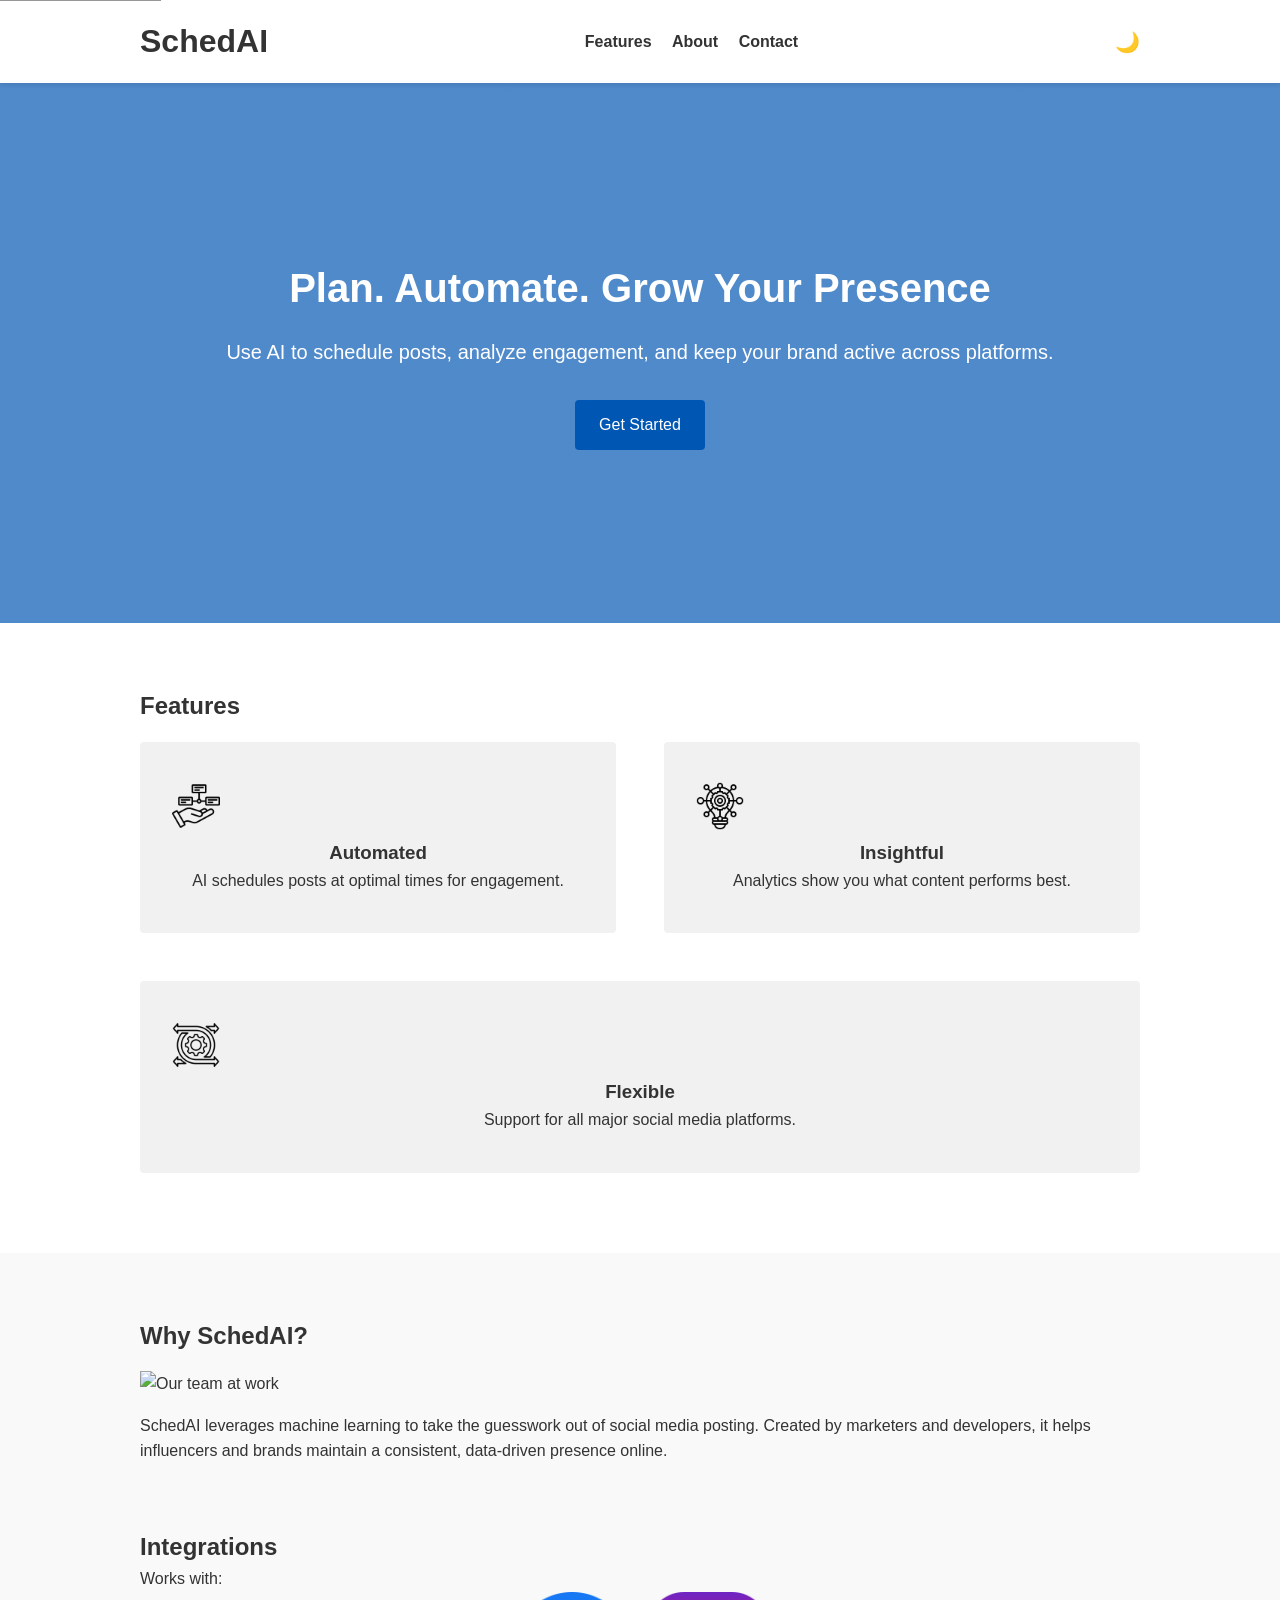
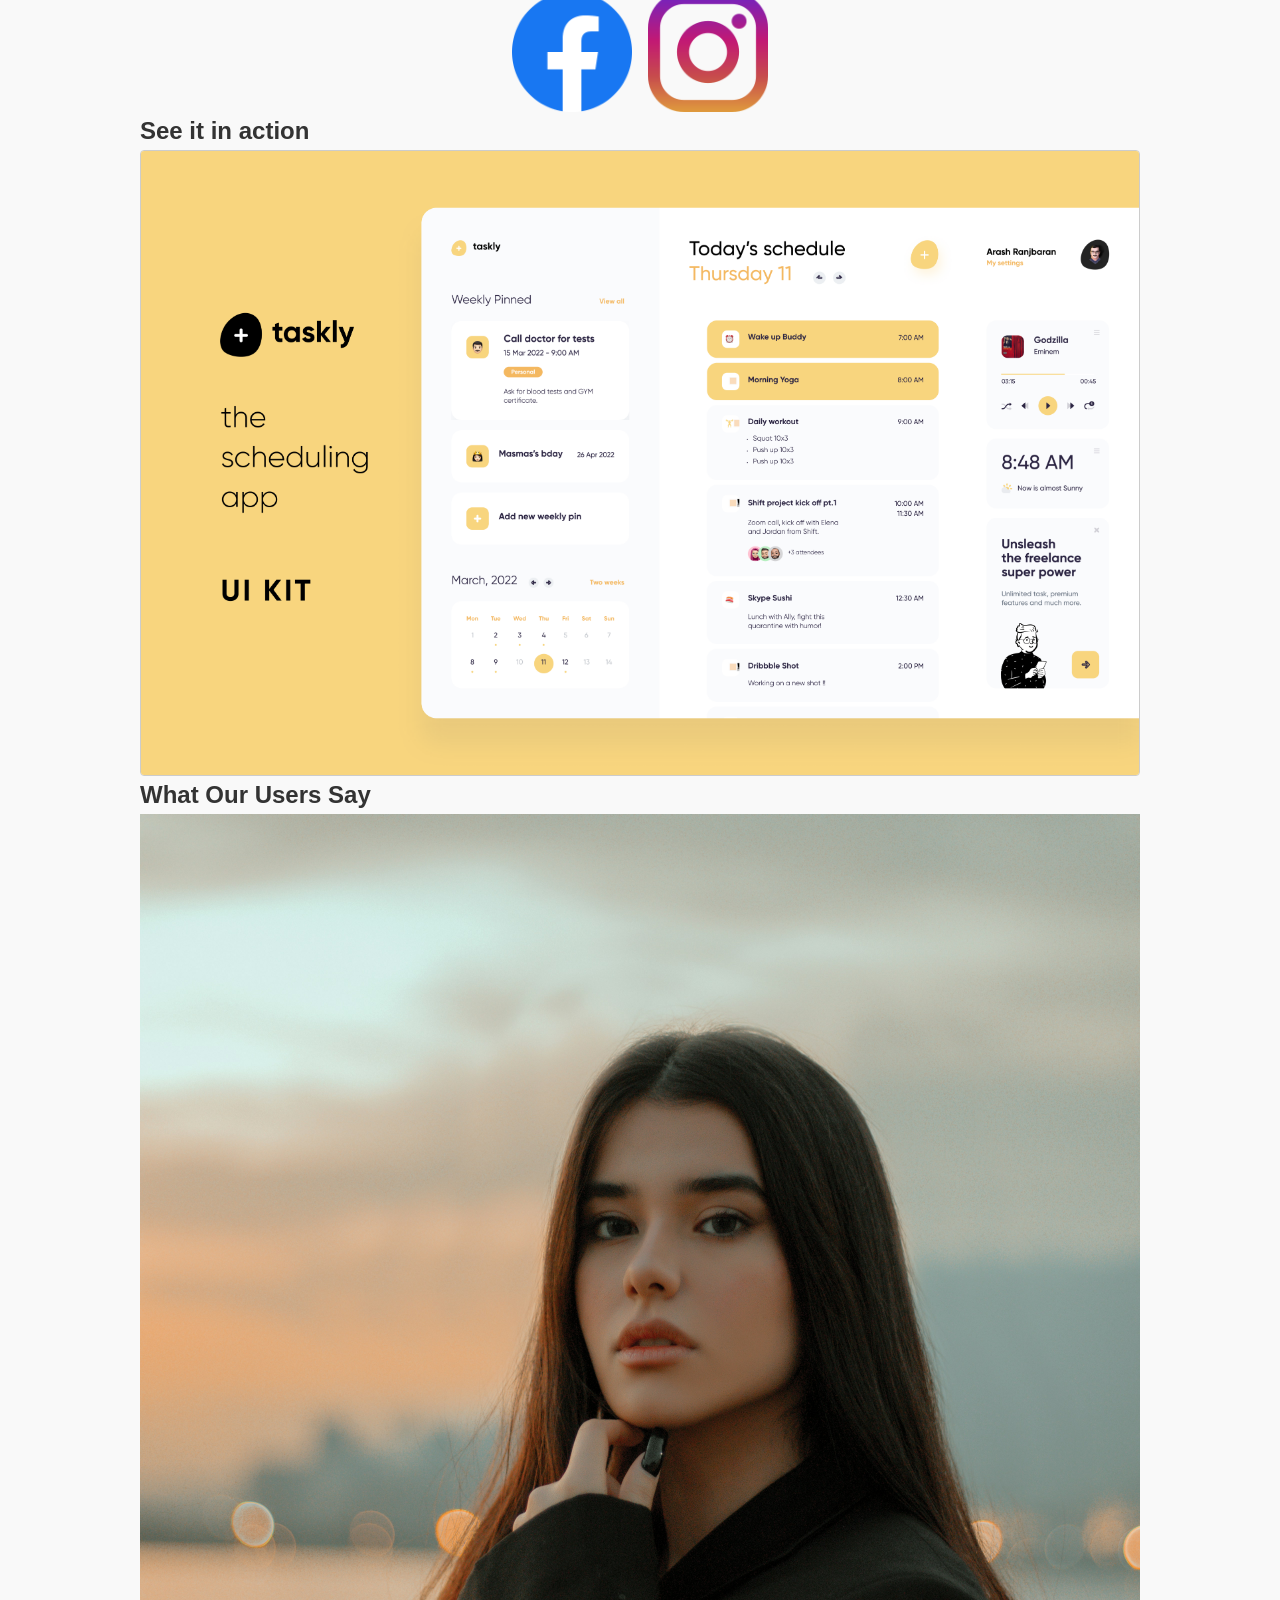
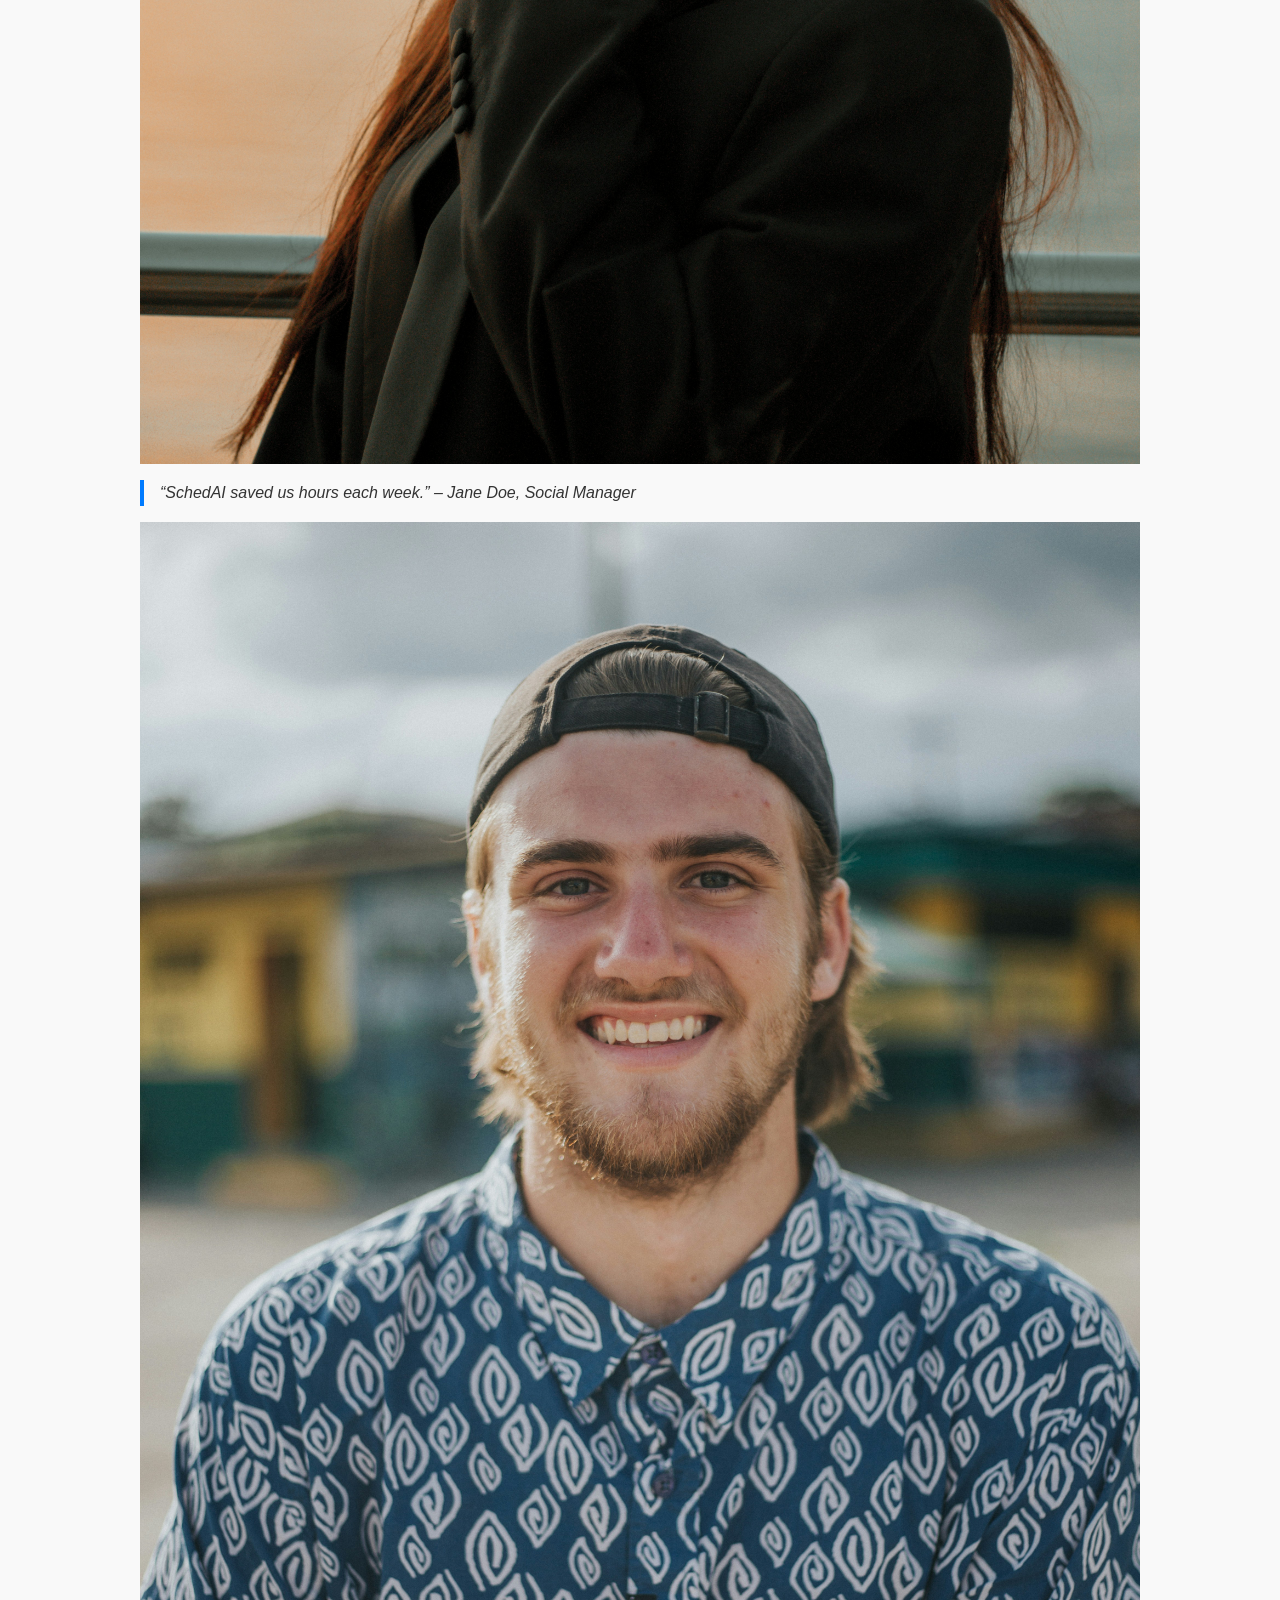
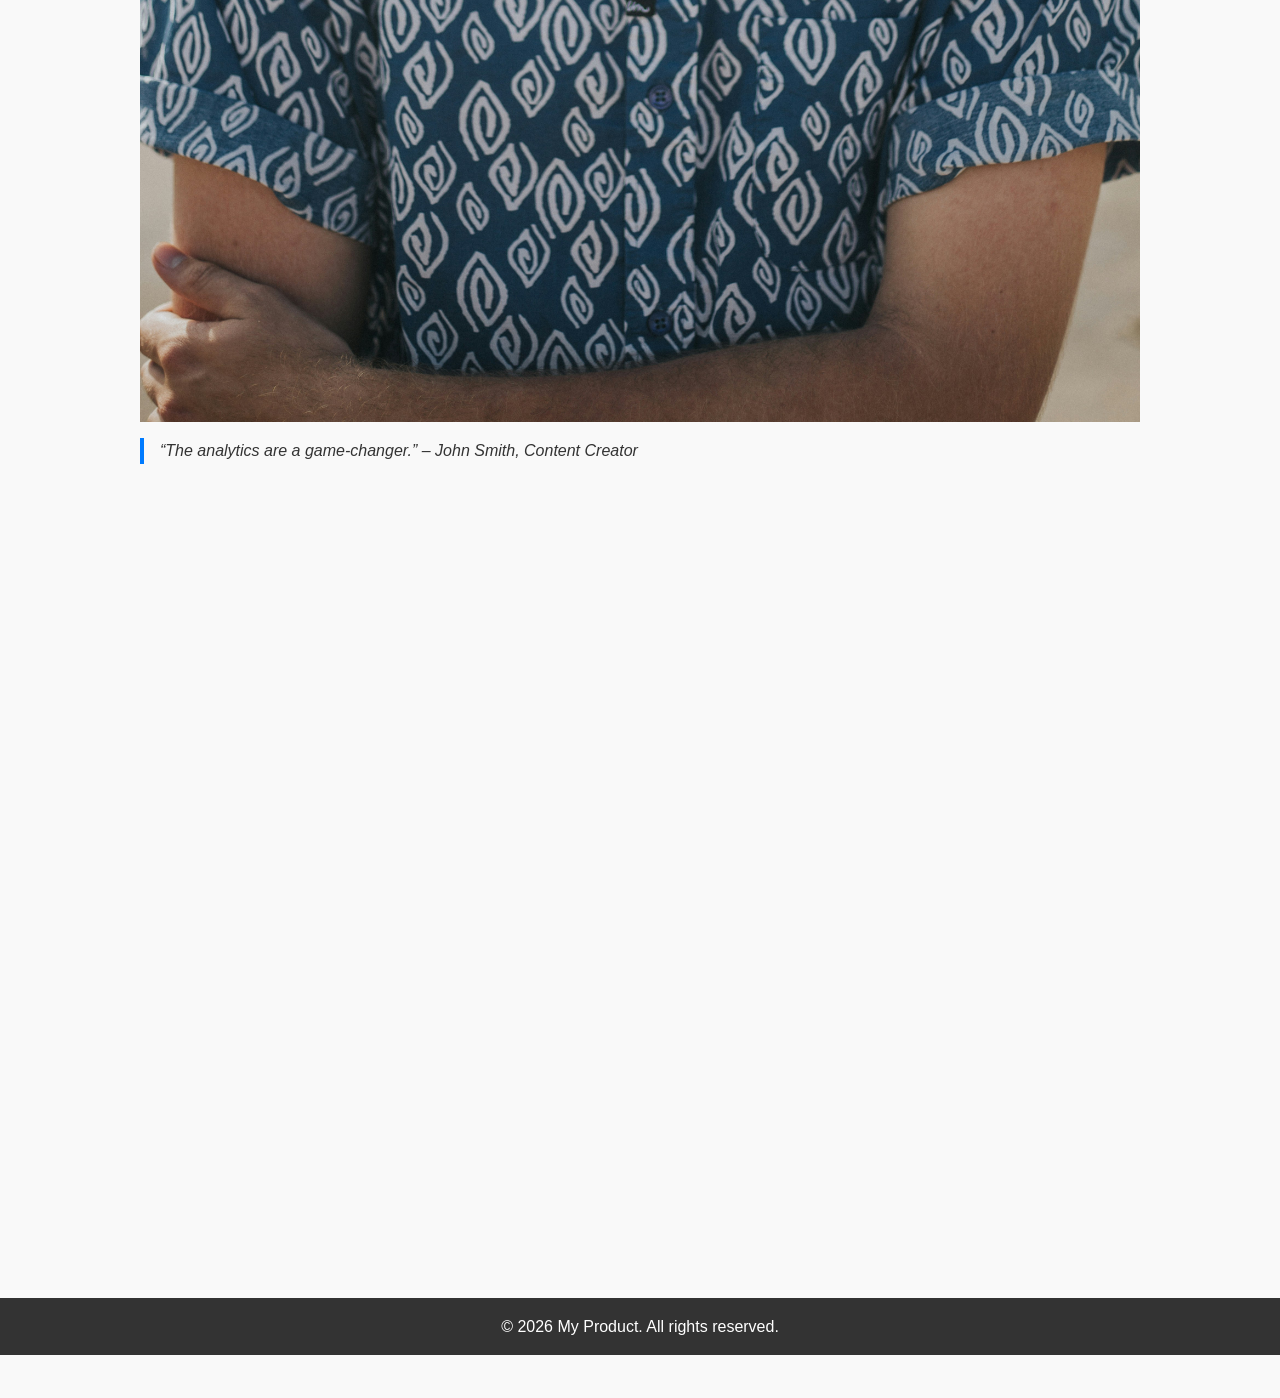
==== index.html @ f55fda3a "Add initial project files including HTML, CSS, JavaScript, and images for SchedAI landing page" ====
<!DOCTYPE html>
<html lang="en">
<head>
    <meta charset="UTF-8" />
    <meta name="viewport" content="width=device-width, initial-scale=1.0" />
    <title>AI Social Media Scheduler</title>
    <meta name="description" content="SchedAI is an AI-driven social media scheduler that automates posts and provides analytics.">
    <meta name="theme-color" content="#007bff">
    <link rel="canonical" href="https://www.example.com/" />
    <meta property="og:title" content="SchedAI – AI Social Media Scheduler">
    <meta property="og:description" content="Plan and automate your social media with AI.">
    <link rel="preload" href="hero.jpg" as="image">
    <link rel="stylesheet" href="style.css" />
    <link rel="stylesheet" href="https://cdn.jsdelivr.net/npm/aos@2.3.4/dist/aos.css" />
    <script type="application/ld+json">
    {
      "@context": "https://schema.org",
      "@type": "SoftwareApplication",
      "name": "SchedAI",
      "operatingSystem": "All",
      "applicationCategory": "SocialMediaManagement",
      "description": "AI-driven social media scheduler that automates posts and provides analytics.",
      "offer": {
        "@type": "Offer",
        "price": "0",
        "priceCurrency": "USD"
      }
    }
    </script>
</head>
<body>
    <a href="#main-content" class="skip-link">Skip to main content</a>
    <main id="main-content">
    <header class="site-header">
        <div class="container">
            <h1 class="logo">SchedAI</h1>
            <button id="menu-toggle" class="menu-toggle" aria-label="Toggle navigation" aria-expanded="false">&#9776;</button>
            <nav role="navigation" aria-label="Main navigation">
                <a href="#features">Features</a>
                <a href="#about">About</a>
                <a href="#contact">Contact</a>
            </nav>
            <button id="theme-toggle" class="theme-toggle" aria-label="Toggle dark mode">🌙</button>
        </div>
    </header>

    <section class="hero" data-aos="fade-up">
        <div class="container">
            <!-- hero/banner handled via CSS background; image tag removed for performance -->
            <h2>Plan. Automate. Grow Your Presence</h2>
            <p>Use AI to schedule posts, analyze engagement, and keep your brand active across platforms.</p>
            <a href="#contact" class="btn primary">Get Started</a>
        </div>
    </section>

    <section id="features" class="features">
        <div class="container">
            <h2>Features</h2>
            <!-- you can use small illustrative images/icons for each feature or keep emoji text -->
            <div class="feature-list">
                <!-- example icon: <img src="feature.png" alt="Automated"> -->
                <div class="feature-item" data-aos="fade-up">
                    <a href="#features" class="feature-link">
                        <div class="feature-icon"><img src="features.png.png" alt="Automated" width="48" height="48"></div>
                        <h3>Automated</h3>
                        <p>AI schedules posts at optimal times for engagement.</p>
                    </a>
                </div>
                <div class="feature-item" data-aos="fade-up" data-aos-delay="100">
                    <a href="#features" class="feature-link">
                        <div class="feature-icon"><img src="icon-insightful.png.png" alt="Insightful" width="48" height="48"></div>
                        <h3>Insightful</h3>
                        <p>Analytics show you what content performs best.</p>
                    </a>
                </div>
                <div class="feature-item" data-aos="fade-up" data-aos-delay="200">
                    <a href="#features" class="feature-link">
                        <div class="feature-icon"><img src="flexible.png.png" alt="Flexible" width="48" height="48"></div>
                        <h3>Flexible</h3>
                        <p>Support for all major social media platforms.</p>
                    </a>
                </div>
            </div>
        </div>
    </section>

    <section id="about" class="about" data-aos="fade-up">
        <div class="container">
            <h2>Why SchedAI?</h2>
            <!-- optional team or office photo -->
            <img src="Scheduling App.png.jpg" alt="Our team at work" class="about-photo">
            <p>SchedAI leverages machine learning to take the guesswork out of social media posting. Created by marketers and developers, it helps influencers and brands maintain a consistent, data-driven presence online.</p>
        </div>
    </section>

    <section id="integrations" class="integrations" data-aos="fade-up">
        <div class="container">
            <h2>Integrations</h2>
            <p>Works with:</p>
            <!-- put real partner/client logos inside the div below -->
            <div class="logo-list">
                <img src="Facebook logo.zip.png" alt="Facebook logo" loading="lazy" />
                <img src="instagram.png.png" alt="Instagram logo" loading="lazy" />
                <!-- Add more logos as needed -->
            </div>
        </div>
    </section>

    <section class="screenshots" data-aos="fade-up">
        <div class="container">
            <h2>See it in action</h2>
            <!-- replace this with a real UI screenshot or product photo -->
            <img src="Scheduling App.png.jpg.png" alt="SchedAI dashboard screenshot" loading="lazy" />
        </div>
    </section>

    <section id="testimonials" class="testimonials" data-aos="fade-up">
        <div class="container">
            <h2>What Our Users Say</h2>
            <figure>
                <img src="jane.jpg.jpg" alt="Jane Doe" class="testimonial-avatar" data-aos="fade-up">
                <blockquote>“SchedAI saved us hours each week.” – Jane Doe, Social Manager</blockquote>
            </figure>
            <figure>
                <img src="john.jpg.jpg" alt="John Smith" class="testimonial-avatar" data-aos="fade-up" data-aos-delay="100">
                <blockquote>“The analytics are a game-changer.” – John Smith, Content Creator</blockquote>
            </figure>
        </div>
    </section>

    <section id="pricing" class="pricing" data-aos="fade-up">
        <div class="container">
            <h2>Pricing</h2>
            <div class="pricing-cards">
                <div class="card" data-aos="fade-up">
                    <h3>Free</h3>
                    <p>$0 / month</p>
                    <ul>
                        <li>Basic scheduling</li>
                        <li>1 social account</li>
                    </ul>
                    <a href="#contact" class="btn">Get Started</a>
                </div>
                <div class="card" data-aos="fade-up" data-aos-delay="100">
                    <h3>Pro</h3>
                    <p>$9.99 / month</p>
                    <ul>
                        <li>Unlimited scheduling</li>
                        <li>Up to 5 accounts</li>
                        <li>Analytics</li>
                    </ul>
                    <a href="#contact" class="btn primary">Choose Pro</a>
                </div>
                <div class="card" data-aos="fade-up" data-aos-delay="200">
                    <h3>Enterprise</h3>
                    <p>Contact us</p>
                    <ul>
                        <li>Custom solutions</li>
                        <li>Priority support</li>
                    </ul>
                    <a href="#contact" class="btn">Contact Sales</a>
                </div>
            </div>
        </div>
    </section>

    <section id="faq" class="faq" data-aos="fade-up">
        <div class="container">
            <h2>FAQ</h2>
            <div class="faq-item">
                <button class="faq-question" aria-expanded="false">How does AI scheduling work?</button>
                <div class="faq-answer" aria-hidden="true">Our algorithms analyze engagement patterns to pick optimal times.</div>
            </div>
            <div class="faq-item">
                <button class="faq-question" aria-expanded="false">Can I connect multiple accounts?</button>
                <div class="faq-answer" aria-hidden="true">Yes, Pro and Enterprise plans support multiple social profiles.</div>
            </div>
            <div class="faq-item">
                <button class="faq-question" aria-expanded="false">Is there a free trial?</button>
                <div class="faq-answer" aria-hidden="true">A 14-day free trial is available with full features.</div>
            </div>
        </div>
    </section>

    <section id="contact" class="contact" data-aos="fade-up">
        <div class="container">
            <h2>Contact Us</h2>
            <form id="contact-form">
                <label for="email">Email address</label>
                <input type="email" id="email" name="email" aria-describedby="emailHelp" required />
                <small id="emailHelp">We&rsquo;ll never share your email.</small>
                <button type="submit" class="btn">Subscribe</button>
            </form>
            <p id="form-message" class="message" role="status" aria-live="polite"></p>
        </div>
    </section>
    </main>

    <footer class="site-footer">
        <div class="container">
            <p>&copy; 2026 My Product. All rights reserved.</p>
        </div>
    </footer>
    
        <button id="back-to-top" class="back-to-top" aria-label="Back to top">↑</button>
    <!-- Analytics script placeholder: add your tracking code below -->
    <script src="https://cdn.jsdelivr.net/npm/aos@2.3.4/dist/aos.js"></script>
    <script src="script.js"></script>
</body>
</html>
---- style.css ----
/* Basic reset and typography */
* {
    box-sizing: border-box;
    margin: 0;
    padding: 0;
}

body {
    font-family: Arial, sans-serif;
    line-height: 1.6;
    color: #333;
    background-color: #f9f9f9;
}

.container {
    width: 95%;
    max-width: 1000px;
    margin: 0 auto;
}

@media (min-width: 768px) {
    .container {
        width: 90%;
    }
}

/* Header */
html {
    scroll-behavior: smooth;
}
.site-header {
    background-color: #fff;
    box-shadow: 0 2px 4px rgba(0,0,0,0.1);
    position: sticky;
    top: 0;
    z-index: 1000;
}
.site-header .container {
    display: flex;
    align-items: center;
    justify-content: space-between;
    padding: 1rem 0;
}

.site-header nav a {
    margin-left: 1rem;
    text-decoration: none;
    color: #333;
    font-weight: bold;
    transition: opacity 0.2s;
}
.site-header nav.open a { opacity: 0; }
.site-header nav.open a:nth-child(1) { opacity: 1; transition-delay: 0.1s; }
.site-header nav.open a:nth-child(2) { opacity: 1; transition-delay: 0.2s; }
.site-header nav.open a:nth-child(3) { opacity: 1; transition-delay: 0.3s; }

/* Hero */
.hero {
    background: linear-gradient(rgba(0,123,255,0.6), rgba(0,123,255,0.6)), url('hero.jpg') center/cover no-repeat;
    padding: 4rem 0;
    text-align: center;
    color: #fff;
    min-height: 60vh;
    display: flex;
    align-items: center;
    justify-content: center;
}
.hero::after {
    content: '';
    position: absolute;
    top: 0;
    left: 0;
    width: 100%;
    height: 100%;
    background: rgba(0, 0, 0, 0.2);
    z-index: 0;
}
.hero .container {
    position: relative;
    z-index: 1;
}
.hero h2 {
    font-size: 2.5rem;
    margin-bottom: 1rem;
}
.hero p {
    font-size: 1.25rem;
    margin-bottom: 2rem;
}
.btn {
    display: inline-block;
    padding: 0.75rem 1.5rem;
    border: none;
    background-color: #007bff;
    color: #fff;
    text-decoration: none;
    cursor: pointer;
    border-radius: 4px;
    font-size: 1rem;
}
.btn.primary {
    background-color: #0056b3;
}

/* Features - mobile first */
.features {
    padding: 4rem 0;
    background-color: #fff;
}
.feature-list {
    display: flex;
    flex-direction: column;
    gap: 1rem;
}
.feature-item {
    padding: 1.5rem 1rem;
    background-color: #f1f1f1;
    border-radius: 4px;
    text-align: center;
    transition: transform 0.3s, box-shadow 0.3s;
}
@media (hover: hover) and (pointer: fine) {
    .feature-item:hover,
    .feature-item:focus-within {
        transform: translateY(-5px);
        box-shadow: 0 4px 8px rgba(0,0,0,0.15);
    }
}
.feature-link { display:block; color:inherit; text-decoration:none; padding:1rem; }
.feature-link:hover, .feature-link:focus { text-decoration:none; }
.feature-icon {
    font-size: 2rem;
    margin-bottom: 0.5rem;
}
.feature-item .feature-icon img {
    transition: transform 0.3s;
}
@media (hover: hover) and (pointer: fine) {
    .feature-item:hover .feature-icon img,
    .feature-item:focus-within .feature-icon img {
        transform: scale(1.2);
    }
}

@media (min-width: 768px) {
    .feature-list {
        flex-direction: row;
        flex-wrap: wrap;
        justify-content: space-between;
        margin: 0 -1rem;
    }
    .feature-item {
        flex: 1 1 calc(33% - 2rem);
        margin: 1rem;
    }
}


/* About */
.about {
    padding: 4rem 0;
}

/* Contact */
.contact {
    padding: 4rem 0;
    background-color: #fff;
}
.contact form {
    max-width: 400px;
    margin: 0 auto;
    display: flex;
    flex-direction: column;
}
.contact label {
    margin-bottom: 0.5rem;
}
.contact input {
    padding: 0.5rem;
    margin-bottom: 1rem;
    border: 1px solid #ccc;
    border-radius: 4px;
}
.contact .message {
    margin-top: 1rem;
    text-align: center;
    color: green;
}

/* Footer */
.site-footer {
    background-color: #333;
    color: #fff;
    text-align: center;
    padding: 1rem 0;
}

/* Responsive adjustments */
@media (max-width: 768px) {
    .site-header .container {
        flex-direction: column;
        align-items: flex-start;
    }
    .site-header nav {
        margin-top: 0.5rem;
    }
    .site-header nav a {
        margin: 0.5rem 0;
        display: block;
    }
    .hero h2 {
        font-size: 2rem;
    }
    .hero p {
        font-size: 1rem;
    }
    .feature-item {
        flex: 1 1 100%;
        margin: 0.5rem 0;
    }
    .pricing-cards {
        flex-direction: column;
        align-items: center;
    }
    .pricing-cards .card {
        flex: 1 1 100%;
        max-width: 400px;
    }
    .contact form {
        width: 100%;
        padding: 0 1rem;
    }
}

/* add generic responsive image rules */
img,
.hero-img,
.about-photo {
    max-width: 100%;
    height: auto;
    display: block;
}

/* ensure hero image scales and centers */
.hero-img {
    margin: 0 auto 1rem;
}

.about-photo {
    margin: 1rem 0;
}

@media (max-width: 480px) {
    .hero {
        padding: 2rem 0;
    }
    .hero h2 {
        font-size: 1.5rem;
    }
    .hero p {
        font-size: 0.9rem;
    }
    .btn {
        font-size: 0.9rem;
        padding: 0.5rem 1rem;
    }
}


/* Button focus and hover */
.btn {
    transition: background-color 0.3s, transform 0.2s;
}
@media (hover: hover) and (pointer: fine) {
    .btn:hover, .btn:focus {
        background-color: #0056b3;
        transform: translateY(-2px);
        outline: none;
    }
}
.btn:focus-visible {
    outline: 3px solid #80bdff;
    outline-offset: 2px;
}

/* Reduced motion preference */
@media (prefers-reduced-motion: reduce) {
    * {
        animation: none !important;
        transition: none !important;
    }
    /* disable hover transformations for sensitive users */
    .feature-item,
    .btn,
    .pricing-cards .card {
        transform: none !important;
    }
}

/* Skip link */
.skip-link { position:absolute;top:0;left:0;background:#000;color:#fff;padding:.5rem;z-index:1001;transform:translateY(-100%);transition:transform .3s; }
.skip-link:focus { transform:translateY(0); }

/* Dark mode variables */
:root{--bg:#f9f9f9;--text:#333;--header-bg:#fff;--footer-bg:#333;--footer-text:#fff;--primary:#007bff;--primary-dark:#0056b3;}
body.dark{--bg:#121212;--text:#eee;--header-bg:#1e1e1e;--footer-bg:#000;--footer-text:#fff;--primary:#0d6efd;--primary-dark:#0b5ed7;}
body{background-color:var(--bg);color:var(--text);}
.site-header{background-color:var(--header-bg);}
.site-footer{background-color:var(--footer-bg);color:var(--footer-text);}
.btn{background-color:var(--primary);}
.btn.primary{background-color:var(--primary-dark);}

/* Menu toggle and theme button */
.menu-toggle{display:none;font-size:1.5rem;background:none;border:none;color:inherit;cursor:pointer;}
@media (max-width:768px){.site-header nav{display:none;}.site-header nav.open{display:block;}
.menu-toggle{display:block;}}
.theme-toggle{font-size:1.25rem;background:none;border:none;cursor:pointer;margin-left:1rem;}

/* New sections styling */
.integrations .logo-list{display:flex;gap:1rem;flex-wrap:wrap;justify-content:center;}
.integrations .logo-list img{max-width:120px;height:auto;}
.screenshots img{max-width:100%;height:auto;border:1px solid #ccc;border-radius:4px;}
.testimonials blockquote{font-style:italic;margin:1rem 0;padding-left:1rem;border-left:4px solid var(--primary);}
.pricing-cards{display:flex;flex-wrap:wrap;justify-content:space-around;}
.pricing-cards .card{flex:1 1 30%;margin:1rem;padding:1rem;background:#fff;border:1px solid #ddd;border-radius:4px;text-align:center;transition:transform 0.3s,box-shadow 0.3s;}
@media (hover: hover) and (pointer: fine) {
    .pricing-cards .card:hover {transform: translateY(-5px);box-shadow:0 4px 8px rgba(0,0,0,0.15);}
}
.pricing-cards .card h3{margin-bottom:.5rem;}
.faq-item{margin:1rem 0;}
.faq-question{width:100%;text-align:left;padding:.5rem;background:#eee;border:none;cursor:pointer;font-weight:bold;}
.faq-answer{display:none;padding:.5rem;border-left:3px solid var(--primary);background:#f9f9f9;}

/* Back-to-top */
.back-to-top{position:fixed;bottom:2rem;right:2rem;padding:.5rem .75rem;font-size:1.25rem;border:none;border-radius:4px;background:var(--primary);color:#fff;cursor:pointer;display:none;}
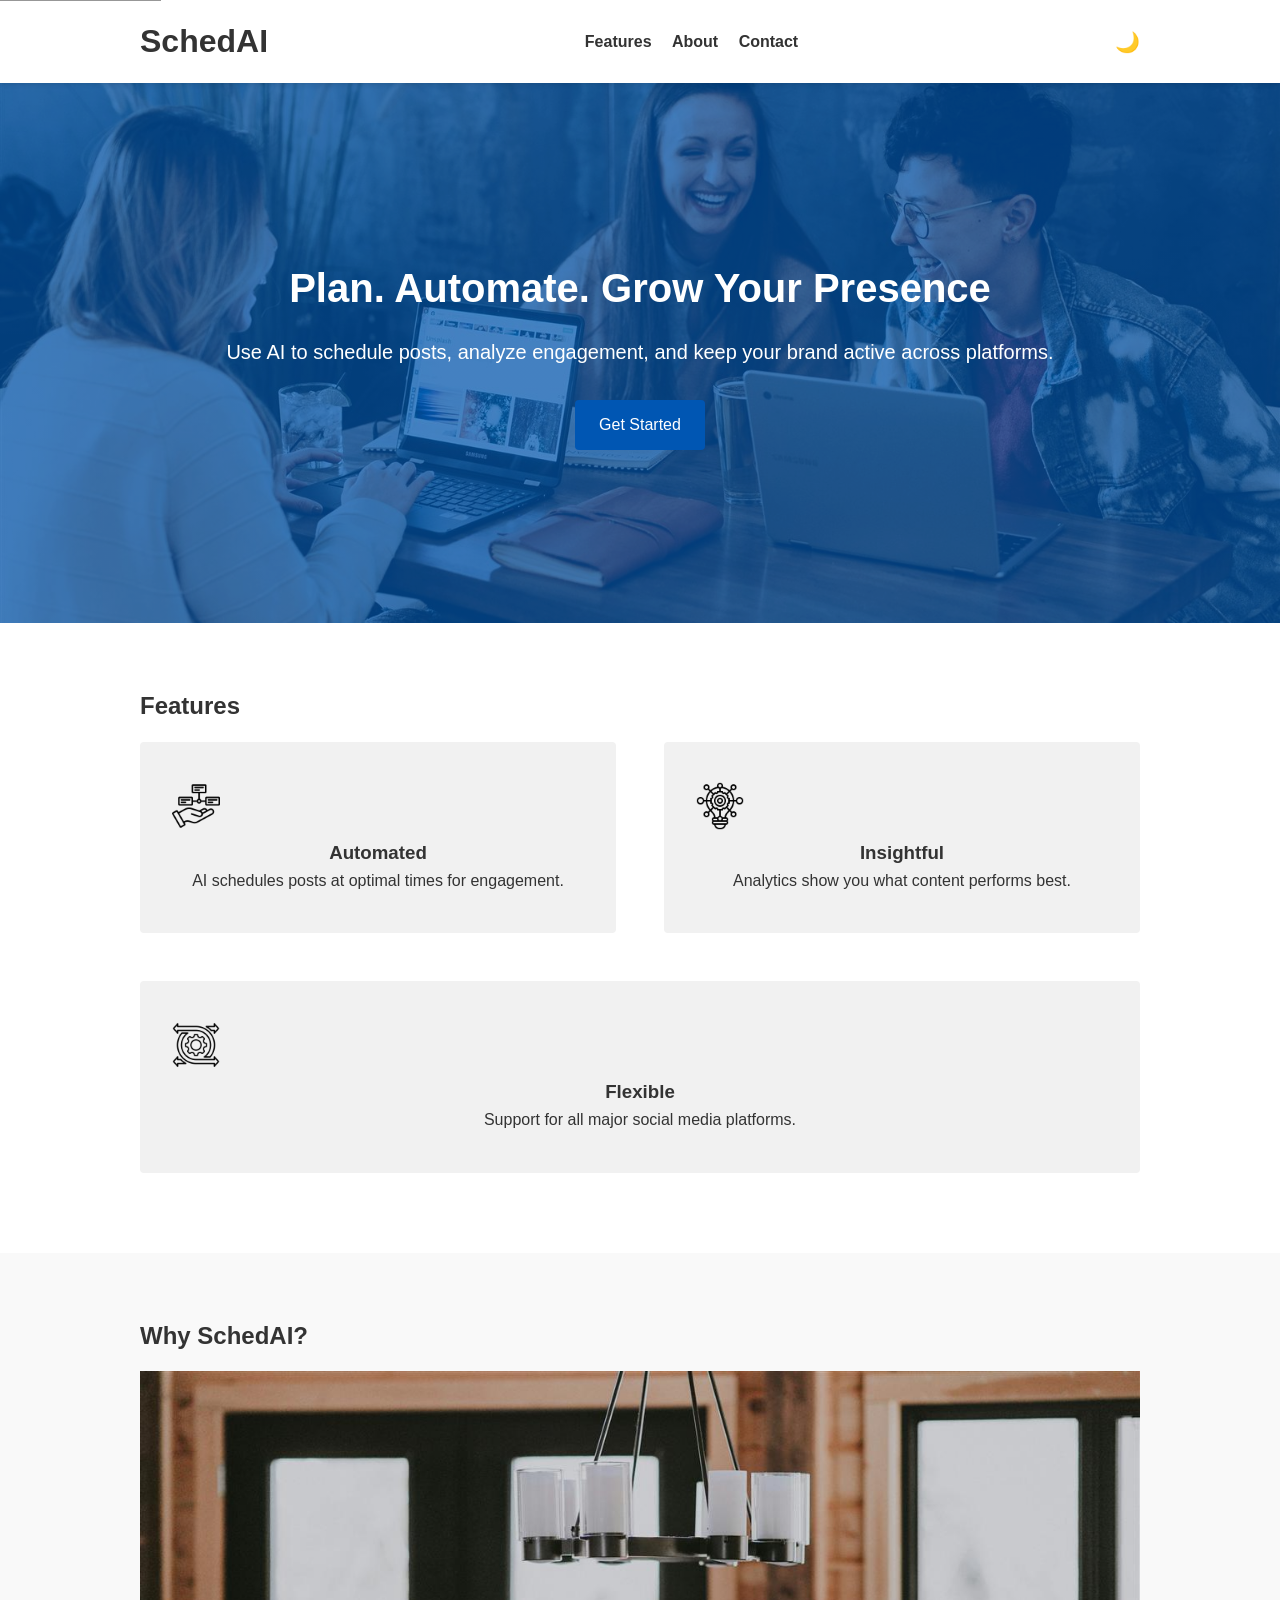
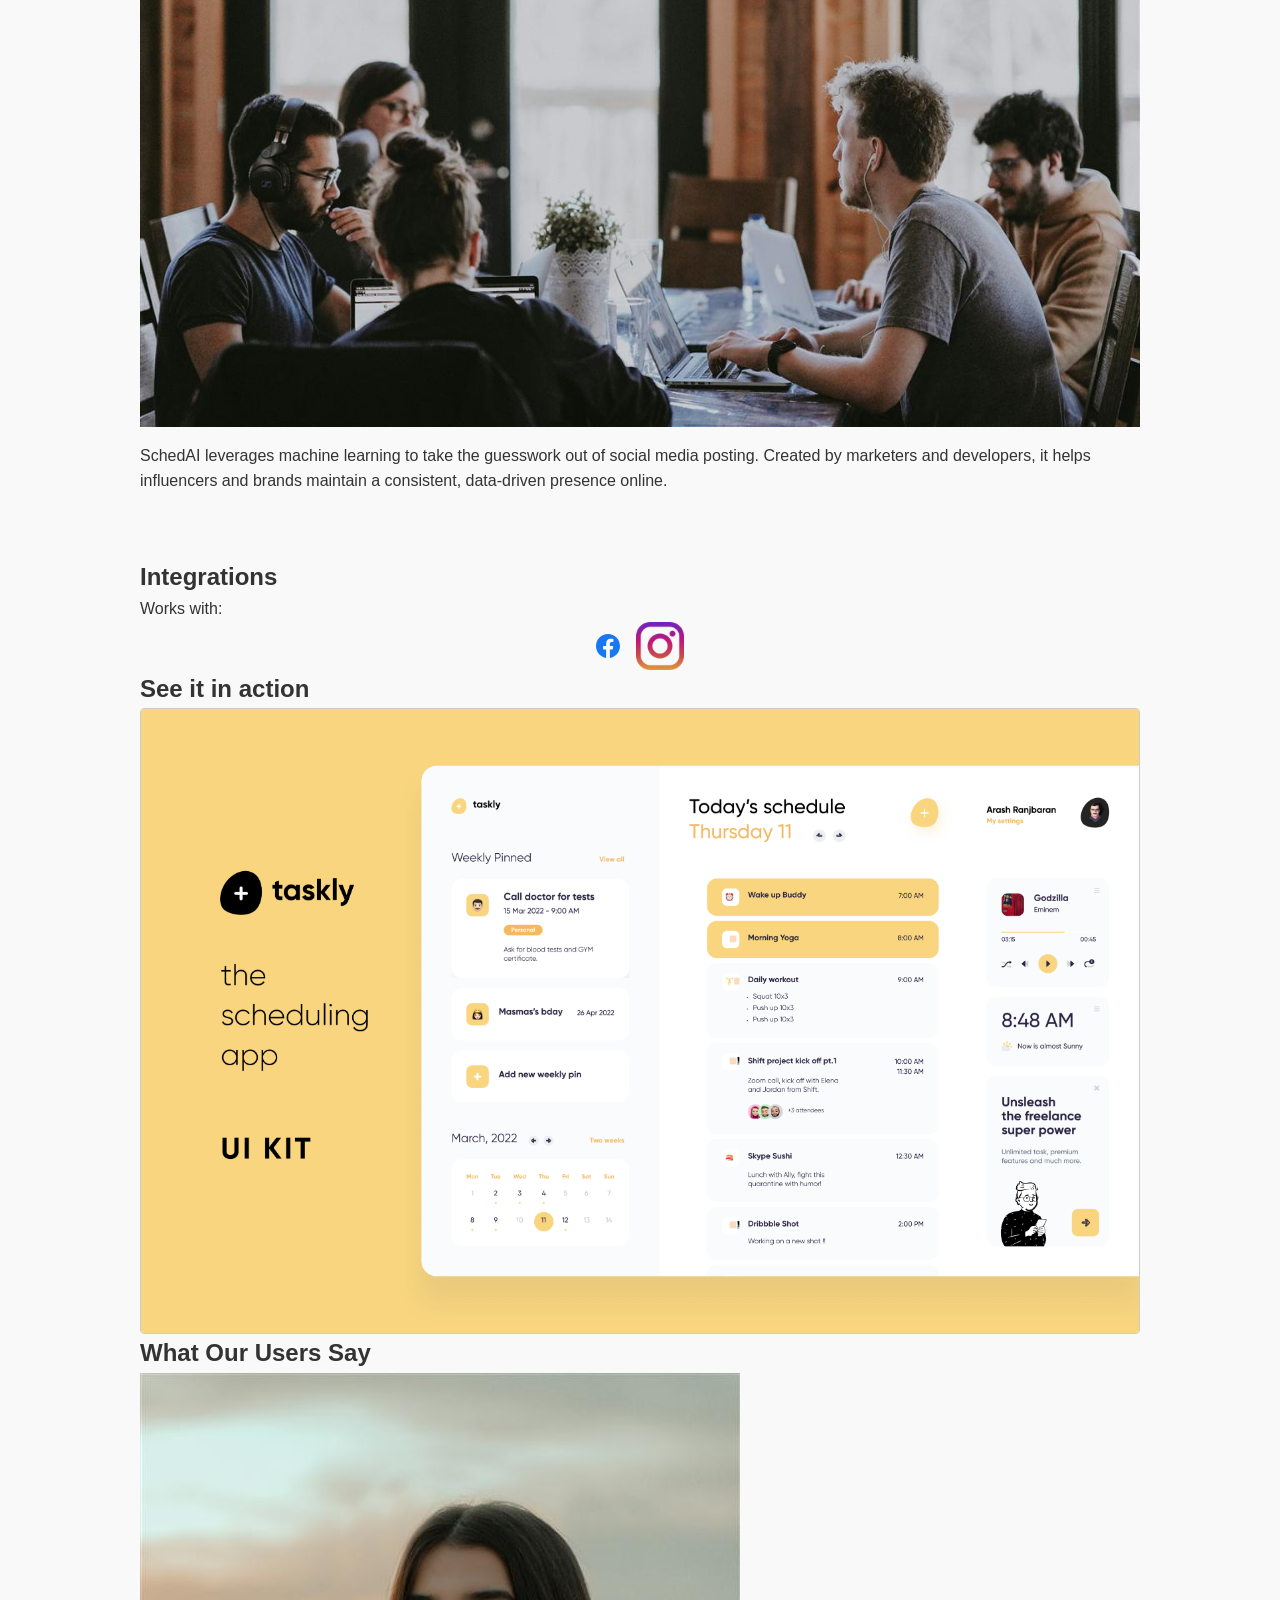
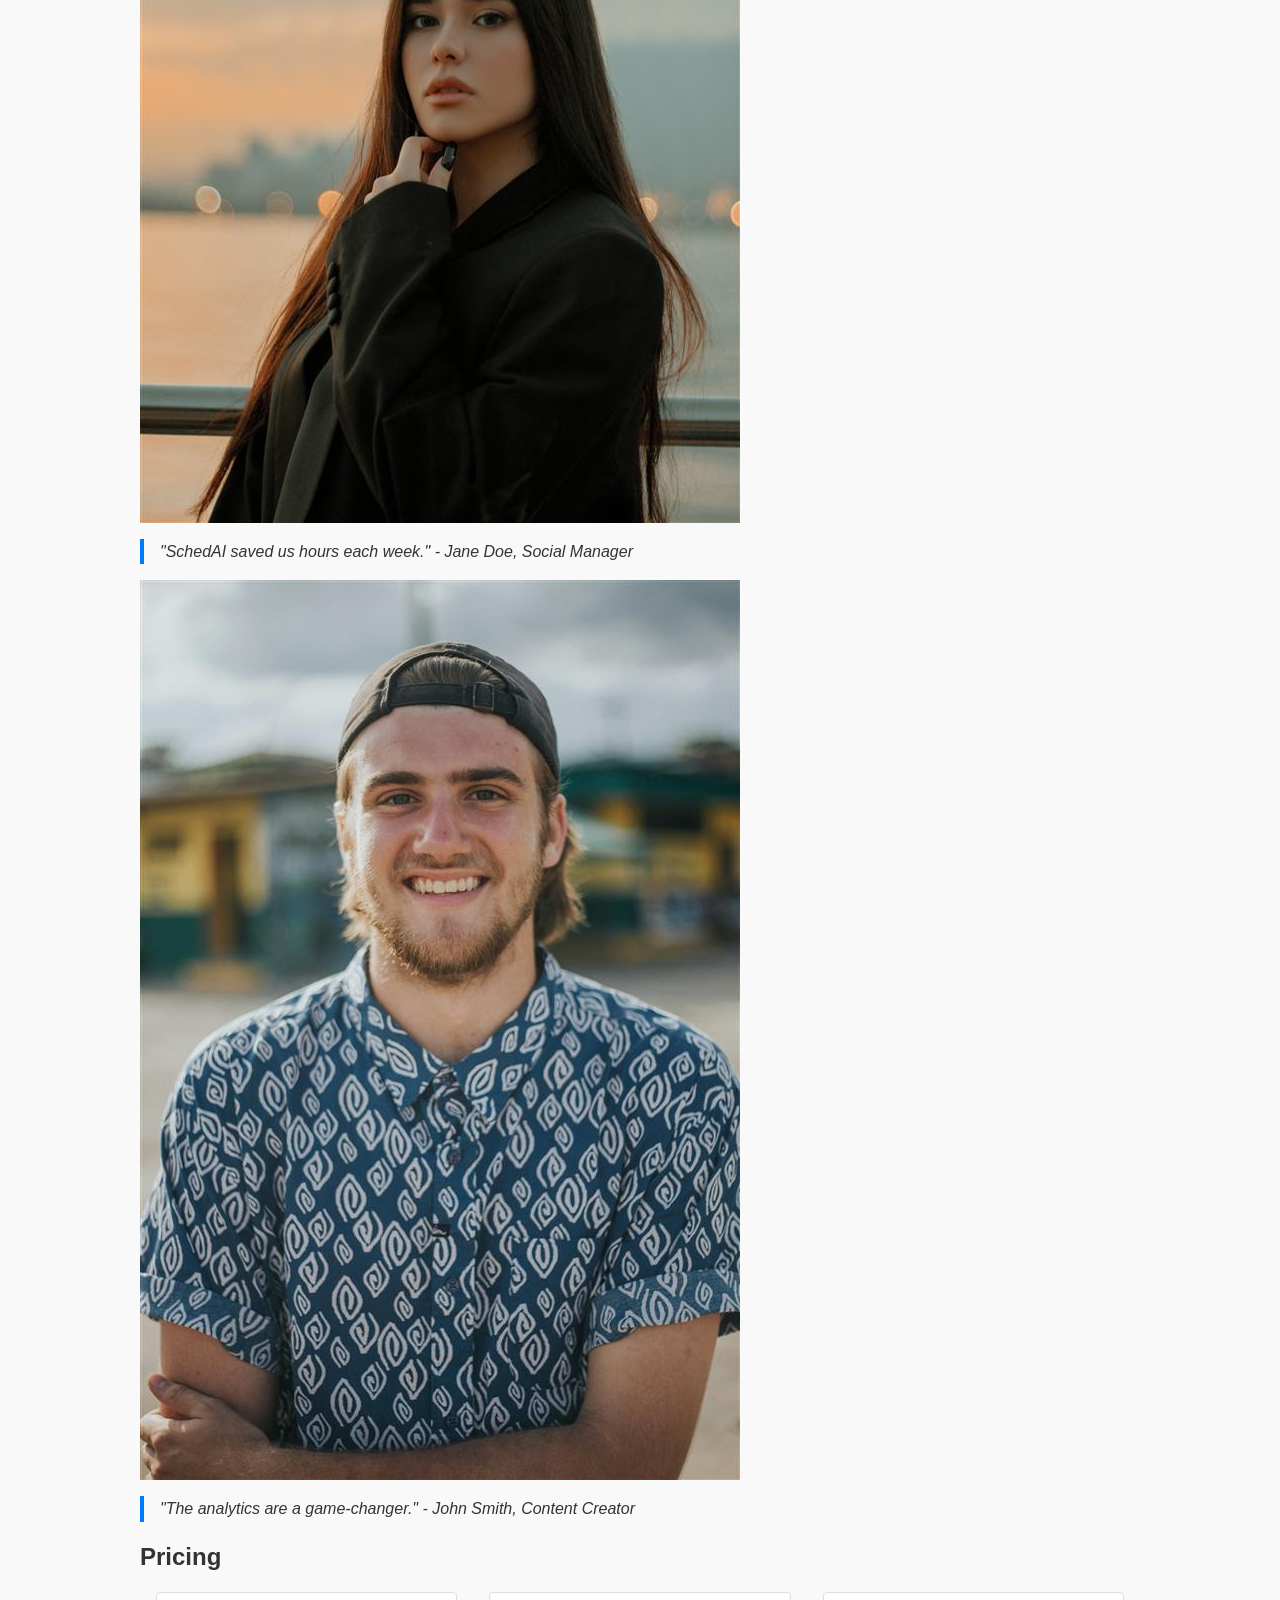
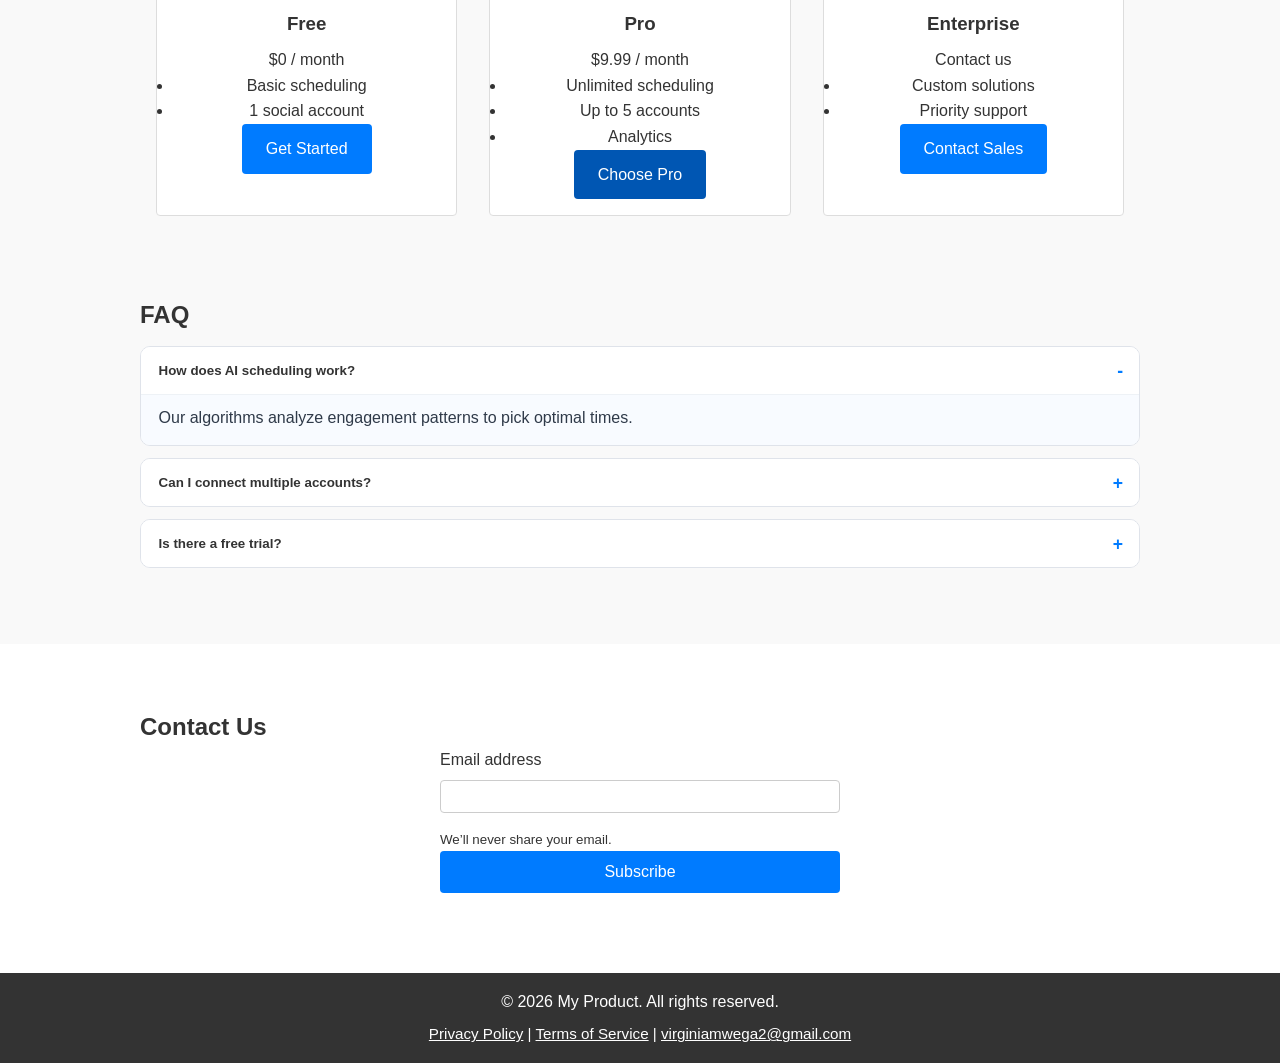
==== commit 549587bd: "Refactor landing page structure and asset organization" ====
--- a/index.html
+++ b/index.html
@@ -6,12 +6,22 @@
     <title>AI Social Media Scheduler</title>
     <meta name="description" content="SchedAI is an AI-driven social media scheduler that automates posts and provides analytics.">
     <meta name="theme-color" content="#007bff">
-    <link rel="canonical" href="https://www.example.com/" />
-    <meta property="og:title" content="SchedAI – AI Social Media Scheduler">
+    <link rel="canonical" href="https://schedai.com/" />
+    <meta property="og:title" content="SchedAI - AI Social Media Scheduler">
     <meta property="og:description" content="Plan and automate your social media with AI.">
-    <link rel="preload" href="hero.jpg" as="image">
-    <link rel="stylesheet" href="style.css" />
-    <link rel="stylesheet" href="https://cdn.jsdelivr.net/npm/aos@2.3.4/dist/aos.css" />
+    <meta property="og:type" content="website">
+    <meta property="og:url" content="https://schedai.com/">
+    <meta property="og:image" content="https://schedai.com/images/hero.jpg">
+    <meta name="twitter:card" content="summary_large_image">
+    <meta name="twitter:title" content="SchedAI - AI Social Media Scheduler">
+    <meta name="twitter:description" content="Plan and automate your social media with AI.">
+    <meta name="twitter:image" content="https://schedai.com/images/hero.jpg">
+    <link rel="icon" type="image/svg+xml" href="images/favicon.svg">
+    <link rel="icon" type="image/png" sizes="32x32" href="images/favicon-32x32.png">
+    <link rel="apple-touch-icon" sizes="180x180" href="images/apple-touch-icon.png">
+    <link rel="preload" href="images/hero.jpg" as="image">
+    <link rel="stylesheet" href="css/style.css" />
+    <link rel="stylesheet" href="https://cdn.jsdelivr.net/npm/aos@2.3.4/dist/aos.css" integrity="sha384-/rJKQnzOkEo+daG0jMjU1IwwY9unxt1NBw3Ef2fmOJ3PW/TfAg2KXVoWwMZQZtw9" crossorigin="anonymous" />
     <script type="application/ld+json">
     {
       "@context": "https://schema.org",
@@ -40,7 +50,7 @@
                 <a href="#about">About</a>
                 <a href="#contact">Contact</a>
             </nav>
-            <button id="theme-toggle" class="theme-toggle" aria-label="Toggle dark mode">🌙</button>
+            <button id="theme-toggle" class="theme-toggle" aria-label="Toggle dark mode">&#127769;</button>
         </div>
     </header>
 
@@ -61,21 +71,21 @@
                 <!-- example icon: <img src="feature.png" alt="Automated"> -->
                 <div class="feature-item" data-aos="fade-up">
                     <a href="#features" class="feature-link">
-                        <div class="feature-icon"><img src="features.png.png" alt="Automated" width="48" height="48"></div>
+                        <div class="feature-icon"><img src="images/features.png" alt="Automated" width="48" height="48"></div>
                         <h3>Automated</h3>
                         <p>AI schedules posts at optimal times for engagement.</p>
                     </a>
                 </div>
                 <div class="feature-item" data-aos="fade-up" data-aos-delay="100">
                     <a href="#features" class="feature-link">
-                        <div class="feature-icon"><img src="icon-insightful.png.png" alt="Insightful" width="48" height="48"></div>
+                        <div class="feature-icon"><img src="images/icon-insightful.png" alt="Insightful" width="48" height="48"></div>
                         <h3>Insightful</h3>
                         <p>Analytics show you what content performs best.</p>
                     </a>
                 </div>
                 <div class="feature-item" data-aos="fade-up" data-aos-delay="200">
                     <a href="#features" class="feature-link">
-                        <div class="feature-icon"><img src="flexible.png.png" alt="Flexible" width="48" height="48"></div>
+                        <div class="feature-icon"><img src="images/flexible.png" alt="Flexible" width="48" height="48"></div>
                         <h3>Flexible</h3>
                         <p>Support for all major social media platforms.</p>
                     </a>
@@ -88,7 +98,7 @@
         <div class="container">
             <h2>Why SchedAI?</h2>
             <!-- optional team or office photo -->
-            <img src="Scheduling App.png.jpg" alt="Our team at work" class="about-photo">
+            <img src="images/about.jpg" alt="Our team at work" class="about-photo" loading="lazy" decoding="async" width="1200" height="800">
             <p>SchedAI leverages machine learning to take the guesswork out of social media posting. Created by marketers and developers, it helps influencers and brands maintain a consistent, data-driven presence online.</p>
         </div>
     </section>
@@ -99,8 +109,8 @@
             <p>Works with:</p>
             <!-- put real partner/client logos inside the div below -->
             <div class="logo-list">
-                <img src="Facebook logo.zip.png" alt="Facebook logo" loading="lazy" />
-                <img src="instagram.png.png" alt="Instagram logo" loading="lazy" />
+                <img src="images/facebook.svg" alt="Facebook logo" loading="lazy" width="24" height="24" />
+                <img src="images/instagram.png" alt="Instagram logo" loading="lazy" width="48" height="48" />
                 <!-- Add more logos as needed -->
             </div>
         </div>
@@ -110,7 +120,7 @@
         <div class="container">
             <h2>See it in action</h2>
             <!-- replace this with a real UI screenshot or product photo -->
-            <img src="Scheduling App.png.jpg.png" alt="SchedAI dashboard screenshot" loading="lazy" />
+            <img src="images/screenshot.png" alt="SchedAI dashboard screenshot" loading="lazy" decoding="async" width="6009" height="3756" />
         </div>
     </section>
 
@@ -118,12 +128,12 @@
         <div class="container">
             <h2>What Our Users Say</h2>
             <figure>
-                <img src="jane.jpg.jpg" alt="Jane Doe" class="testimonial-avatar" data-aos="fade-up">
-                <blockquote>“SchedAI saved us hours each week.” – Jane Doe, Social Manager</blockquote>
+                <img src="images/jane.jpg" alt="Jane Doe" class="testimonial-avatar" data-aos="fade-up" loading="lazy" decoding="async" width="600" height="750">
+                <blockquote>"SchedAI saved us hours each week." - Jane Doe, Social Manager</blockquote>
             </figure>
             <figure>
-                <img src="john.jpg.jpg" alt="John Smith" class="testimonial-avatar" data-aos="fade-up" data-aos-delay="100">
-                <blockquote>“The analytics are a game-changer.” – John Smith, Content Creator</blockquote>
+                <img src="images/john.jpg" alt="John Smith" class="testimonial-avatar" data-aos="fade-up" data-aos-delay="100" loading="lazy" decoding="async" width="600" height="900">
+                <blockquote>"The analytics are a game-changer." - John Smith, Content Creator</blockquote>
             </figure>
         </div>
     </section>
@@ -168,16 +178,16 @@
         <div class="container">
             <h2>FAQ</h2>
             <div class="faq-item">
-                <button class="faq-question" aria-expanded="false">How does AI scheduling work?</button>
-                <div class="faq-answer" aria-hidden="true">Our algorithms analyze engagement patterns to pick optimal times.</div>
+                <button class="faq-question" aria-expanded="false" aria-controls="faq-answer-1">How does AI scheduling work?</button>
+                <div id="faq-answer-1" class="faq-answer" aria-hidden="true" hidden>Our algorithms analyze engagement patterns to pick optimal times.</div>
             </div>
             <div class="faq-item">
-                <button class="faq-question" aria-expanded="false">Can I connect multiple accounts?</button>
-                <div class="faq-answer" aria-hidden="true">Yes, Pro and Enterprise plans support multiple social profiles.</div>
+                <button class="faq-question" aria-expanded="false" aria-controls="faq-answer-2">Can I connect multiple accounts?</button>
+                <div id="faq-answer-2" class="faq-answer" aria-hidden="true" hidden>Yes, Pro and Enterprise plans support multiple social profiles.</div>
             </div>
             <div class="faq-item">
-                <button class="faq-question" aria-expanded="false">Is there a free trial?</button>
-                <div class="faq-answer" aria-hidden="true">A 14-day free trial is available with full features.</div>
+                <button class="faq-question" aria-expanded="false" aria-controls="faq-answer-3">Is there a free trial?</button>
+                <div id="faq-answer-3" class="faq-answer" aria-hidden="true" hidden>A 14-day free trial is available with full features.</div>
             </div>
         </div>
     </section>
@@ -191,7 +201,7 @@
                 <small id="emailHelp">We&rsquo;ll never share your email.</small>
                 <button type="submit" class="btn">Subscribe</button>
             </form>
-            <p id="form-message" class="message" role="status" aria-live="polite"></p>
+            <p id="form-message" class="message" role="status" aria-live="polite" tabindex="-1"></p>
         </div>
     </section>
     </main>
@@ -199,12 +209,17 @@
     <footer class="site-footer">
         <div class="container">
             <p>&copy; 2026 My Product. All rights reserved.</p>
+            <p class="footer-links">
+                <a href="privacy.html">Privacy Policy</a> |
+                <a href="terms.html">Terms of Service</a> |
+                <a href="mailto:virginiamwega2@gmail.com">virginiamwega2@gmail.com</a>
+            </p>
         </div>
     </footer>
     
-        <button id="back-to-top" class="back-to-top" aria-label="Back to top">↑</button>
+        <button id="back-to-top" class="back-to-top" aria-label="Back to top">&uarr;</button>
     <!-- Analytics script placeholder: add your tracking code below -->
-    <script src="https://cdn.jsdelivr.net/npm/aos@2.3.4/dist/aos.js"></script>
-    <script src="script.js"></script>
+    <script src="https://cdn.jsdelivr.net/npm/aos@2.3.4/dist/aos.js" integrity="sha384-n1AULnKdMJlK1oQCLNDL9qZsDgXtH6jRYFCpBtWFc+a9Yve0KSoMn575rk755NJZ" crossorigin="anonymous"></script>
+    <script src="js/script.js"></script>
 </body>
-</html>+</html>
--- a/css/style.css
+++ b/css/style.css
@@ -0,0 +1,401 @@
+/* Basic reset and typography */
+* {
+    box-sizing: border-box;
+    margin: 0;
+    padding: 0;
+}
+
+body {
+    font-family: Arial, sans-serif;
+    line-height: 1.6;
+    color: #333;
+    background-color: #f9f9f9;
+}
+
+.container {
+    width: 95%;
+    max-width: 1000px;
+    margin: 0 auto;
+}
+
+@media (min-width: 768px) {
+    .container {
+        width: 90%;
+    }
+}
+
+/* Header */
+html {
+    scroll-behavior: smooth;
+}
+.site-header {
+    background-color: #fff;
+    box-shadow: 0 2px 4px rgba(0,0,0,0.1);
+    position: sticky;
+    top: 0;
+    z-index: 1000;
+}
+.site-header .container {
+    display: flex;
+    align-items: center;
+    justify-content: space-between;
+    padding: 1rem 0;
+}
+
+.site-header nav a {
+    margin-left: 1rem;
+    text-decoration: none;
+    color: #333;
+    font-weight: bold;
+    transition: opacity 0.2s;
+}
+.site-header nav.open a { opacity: 0; }
+.site-header nav.open a:nth-child(1) { opacity: 1; transition-delay: 0.1s; }
+.site-header nav.open a:nth-child(2) { opacity: 1; transition-delay: 0.2s; }
+.site-header nav.open a:nth-child(3) { opacity: 1; transition-delay: 0.3s; }
+
+/* Hero */
+.hero {
+    background: linear-gradient(rgba(0,123,255,0.6), rgba(0,123,255,0.6)), url('../images/hero.jpg') center/cover no-repeat;
+    padding: 4rem 0;
+    text-align: center;
+    color: #fff;
+    min-height: 60vh;
+    display: flex;
+    align-items: center;
+    justify-content: center;
+}
+.hero::after {
+    content: '';
+    position: absolute;
+    top: 0;
+    left: 0;
+    width: 100%;
+    height: 100%;
+    background: rgba(0, 0, 0, 0.2);
+    z-index: 0;
+}
+.hero .container {
+    position: relative;
+    z-index: 1;
+}
+.hero h2 {
+    font-size: 2.5rem;
+    margin-bottom: 1rem;
+}
+.hero p {
+    font-size: 1.25rem;
+    margin-bottom: 2rem;
+}
+.btn {
+    display: inline-block;
+    padding: 0.75rem 1.5rem;
+    border: none;
+    background-color: #007bff;
+    color: #fff;
+    text-decoration: none;
+    cursor: pointer;
+    border-radius: 4px;
+    font-size: 1rem;
+}
+.btn.primary {
+    background-color: #0056b3;
+}
+
+/* Features - mobile first */
+.features {
+    padding: 4rem 0;
+    background-color: #fff;
+}
+.feature-list {
+    display: flex;
+    flex-direction: column;
+    gap: 1rem;
+}
+.feature-item {
+    padding: 1.5rem 1rem;
+    background-color: #f1f1f1;
+    border-radius: 4px;
+    text-align: center;
+    transition: transform 0.3s, box-shadow 0.3s;
+}
+@media (hover: hover) and (pointer: fine) {
+    .feature-item:hover,
+    .feature-item:focus-within {
+        transform: translateY(-5px);
+        box-shadow: 0 4px 8px rgba(0,0,0,0.15);
+    }
+}
+.feature-link { display:block; color:inherit; text-decoration:none; padding:1rem; }
+.feature-link:hover, .feature-link:focus { text-decoration:none; }
+.feature-icon {
+    font-size: 2rem;
+    margin-bottom: 0.5rem;
+}
+.feature-item .feature-icon img {
+    transition: transform 0.3s;
+}
+@media (hover: hover) and (pointer: fine) {
+    .feature-item:hover .feature-icon img,
+    .feature-item:focus-within .feature-icon img {
+        transform: scale(1.2);
+    }
+}
+
+@media (min-width: 768px) {
+    .feature-list {
+        flex-direction: row;
+        flex-wrap: wrap;
+        justify-content: space-between;
+        margin: 0 -1rem;
+    }
+    .feature-item {
+        flex: 1 1 calc(33% - 2rem);
+        margin: 1rem;
+    }
+}
+
+
+/* About */
+.about {
+    padding: 4rem 0;
+}
+
+/* Contact */
+.contact {
+    padding: 4rem 0;
+    background-color: #fff;
+}
+.contact form {
+    max-width: 400px;
+    margin: 0 auto;
+    display: flex;
+    flex-direction: column;
+}
+.contact label {
+    margin-bottom: 0.5rem;
+}
+.contact input {
+    padding: 0.5rem;
+    margin-bottom: 1rem;
+    border: 1px solid #ccc;
+    border-radius: 4px;
+}
+.contact .message {
+    margin-top: 1rem;
+    text-align: center;
+    color: green;
+}
+
+/* Footer */
+.site-footer {
+    background-color: #333;
+    color: #fff;
+    text-align: center;
+    padding: 1rem 0;
+}
+.site-footer a {
+    color: #fff;
+    text-decoration: underline;
+}
+.site-footer a:hover,
+.site-footer a:focus-visible {
+    color: #cfe2ff;
+}
+.footer-links {
+    margin-top: 0.5rem;
+    font-size: 0.95rem;
+}
+
+/* Responsive adjustments */
+@media (max-width: 768px) {
+    .site-header .container {
+        flex-direction: column;
+        align-items: flex-start;
+    }
+    .site-header nav {
+        margin-top: 0.5rem;
+    }
+    .site-header nav a {
+        margin: 0.5rem 0;
+        display: block;
+    }
+    .hero h2 {
+        font-size: 2rem;
+    }
+    .hero p {
+        font-size: 1rem;
+    }
+    .feature-item {
+        flex: 1 1 100%;
+        margin: 0.5rem 0;
+    }
+    .pricing-cards {
+        flex-direction: column;
+        align-items: center;
+    }
+    .pricing-cards .card {
+        flex: 1 1 100%;
+        max-width: 400px;
+    }
+    .contact form {
+        width: 100%;
+        padding: 0 1rem;
+    }
+}
+
+/* add generic responsive image rules */
+img,
+.hero-img,
+.about-photo {
+    max-width: 100%;
+    height: auto;
+    display: block;
+}
+
+/* ensure hero image scales and centers */
+.hero-img {
+    margin: 0 auto 1rem;
+}
+
+.about-photo {
+    margin: 1rem 0;
+}
+
+@media (max-width: 480px) {
+    .hero {
+        padding: 2rem 0;
+    }
+    .hero h2 {
+        font-size: 1.5rem;
+    }
+    .hero p {
+        font-size: 0.9rem;
+    }
+    .btn {
+        font-size: 0.9rem;
+        padding: 0.5rem 1rem;
+    }
+}
+
+
+/* Button focus and hover */
+.btn {
+    transition: background-color 0.3s, transform 0.2s;
+}
+@media (hover: hover) and (pointer: fine) {
+    .btn:hover, .btn:focus {
+        background-color: #0056b3;
+        transform: translateY(-2px);
+        outline: none;
+    }
+}
+.btn:focus-visible {
+    outline: 3px solid #80bdff;
+    outline-offset: 2px;
+}
+
+/* Reduced motion preference */
+@media (prefers-reduced-motion: reduce) {
+    * {
+        animation: none !important;
+        transition: none !important;
+    }
+    /* disable hover transformations for sensitive users */
+    .feature-item,
+    .btn,
+    .pricing-cards .card {
+        transform: none !important;
+    }
+}
+
+/* Skip link */
+.skip-link { position:absolute;top:0;left:0;background:#000;color:#fff;padding:.5rem;z-index:1001;transform:translateY(-100%);transition:transform .3s; }
+.skip-link:focus { transform:translateY(0); }
+
+/* Dark mode variables */
+:root{--bg:#f9f9f9;--text:#333;--header-bg:#fff;--footer-bg:#333;--footer-text:#fff;--primary:#007bff;--primary-dark:#0056b3;}
+body.dark{--bg:#121212;--text:#eee;--header-bg:#1e1e1e;--footer-bg:#000;--footer-text:#fff;--primary:#0d6efd;--primary-dark:#0b5ed7;}
+body{background-color:var(--bg);color:var(--text);}
+.site-header{background-color:var(--header-bg);}
+.site-footer{background-color:var(--footer-bg);color:var(--footer-text);}
+.btn{background-color:var(--primary);}
+.btn.primary{background-color:var(--primary-dark);}
+
+/* Menu toggle and theme button */
+.menu-toggle{display:none;font-size:1.5rem;background:none;border:none;color:inherit;cursor:pointer;}
+@media (max-width:768px){.site-header nav{display:none;}.site-header nav.open{display:block;}
+.menu-toggle{display:block;}}
+.theme-toggle{font-size:1.25rem;background:none;border:none;cursor:pointer;margin-left:1rem;}
+
+/* New sections styling */
+.integrations .logo-list{display:flex;gap:1rem;flex-wrap:wrap;justify-content:center;}
+.integrations .logo-list img{max-width:120px;height:auto;}
+.screenshots img{max-width:100%;height:auto;border:1px solid #ccc;border-radius:4px;}
+.testimonials blockquote{font-style:italic;margin:1rem 0;padding-left:1rem;border-left:4px solid var(--primary);}
+.pricing-cards{display:flex;flex-wrap:wrap;justify-content:space-around;}
+.pricing-cards .card{flex:1 1 30%;margin:1rem;padding:1rem;background:#fff;border:1px solid #ddd;border-radius:4px;text-align:center;transition:transform 0.3s,box-shadow 0.3s;}
+@media (hover: hover) and (pointer: fine) {
+    .pricing-cards .card:hover {transform: translateY(-5px);box-shadow:0 4px 8px rgba(0,0,0,0.15);}
+}
+.pricing-cards .card h3{margin-bottom:.5rem;}
+.faq {
+    padding: 4rem 0;
+}
+.faq-item {
+    margin: 0.75rem 0;
+    border: 1px solid #dfe3ea;
+    border-radius: 10px;
+    overflow: hidden;
+    background: #fff;
+}
+.faq-question {
+    width: 100%;
+    text-align: left;
+    padding: 1rem 1.1rem;
+    background: #fff;
+    border: none;
+    cursor: pointer;
+    font-weight: 700;
+    color: var(--text);
+    position: relative;
+}
+.faq-question::after {
+    content: '+';
+    position: absolute;
+    right: 1rem;
+    top: 50%;
+    transform: translateY(-50%);
+    font-size: 1.1rem;
+    color: var(--primary);
+}
+.faq-question[aria-expanded="true"]::after {
+    content: '-';
+}
+.faq-question:focus-visible {
+    outline: 3px solid #80bdff;
+    outline-offset: -3px;
+}
+.faq-answer {
+    padding: 0 1.1rem;
+    border-top: 1px solid #eef2f6;
+    background: #f8fbff;
+    color: #2f3a49;
+    overflow: hidden;
+    max-height: 0;
+    opacity: 0;
+    transition: max-height 280ms ease, opacity 220ms ease, padding 280ms ease;
+}
+.faq-answer.is-open {
+    padding: 0.6rem 1.1rem 1rem;
+    opacity: 1;
+}
+@media (prefers-reduced-motion: reduce) {
+    .faq-answer {
+        transition: none;
+    }
+}
+
+/* Back-to-top */
+.back-to-top{position:fixed;bottom:2rem;right:2rem;padding:.5rem .75rem;font-size:1.25rem;border:none;border-radius:4px;background:var(--primary);color:#fff;cursor:pointer;display:none;}
+
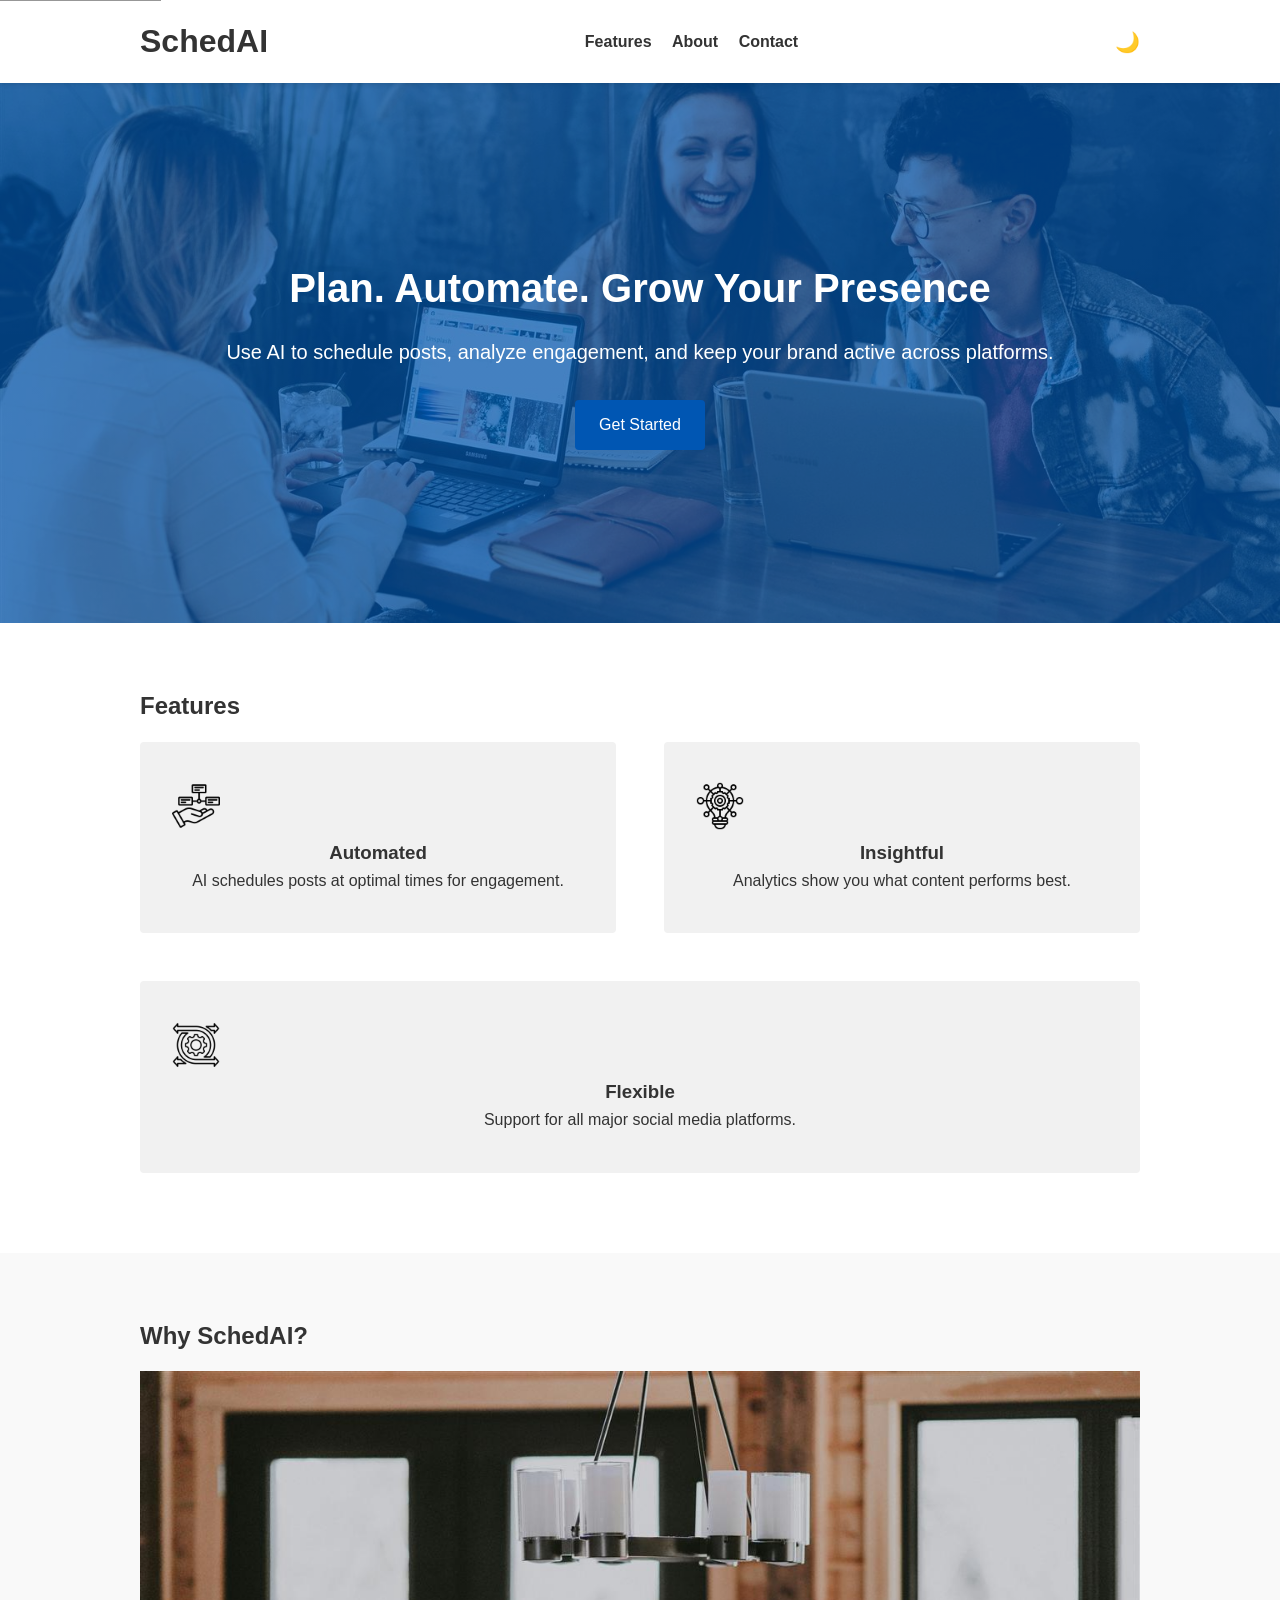
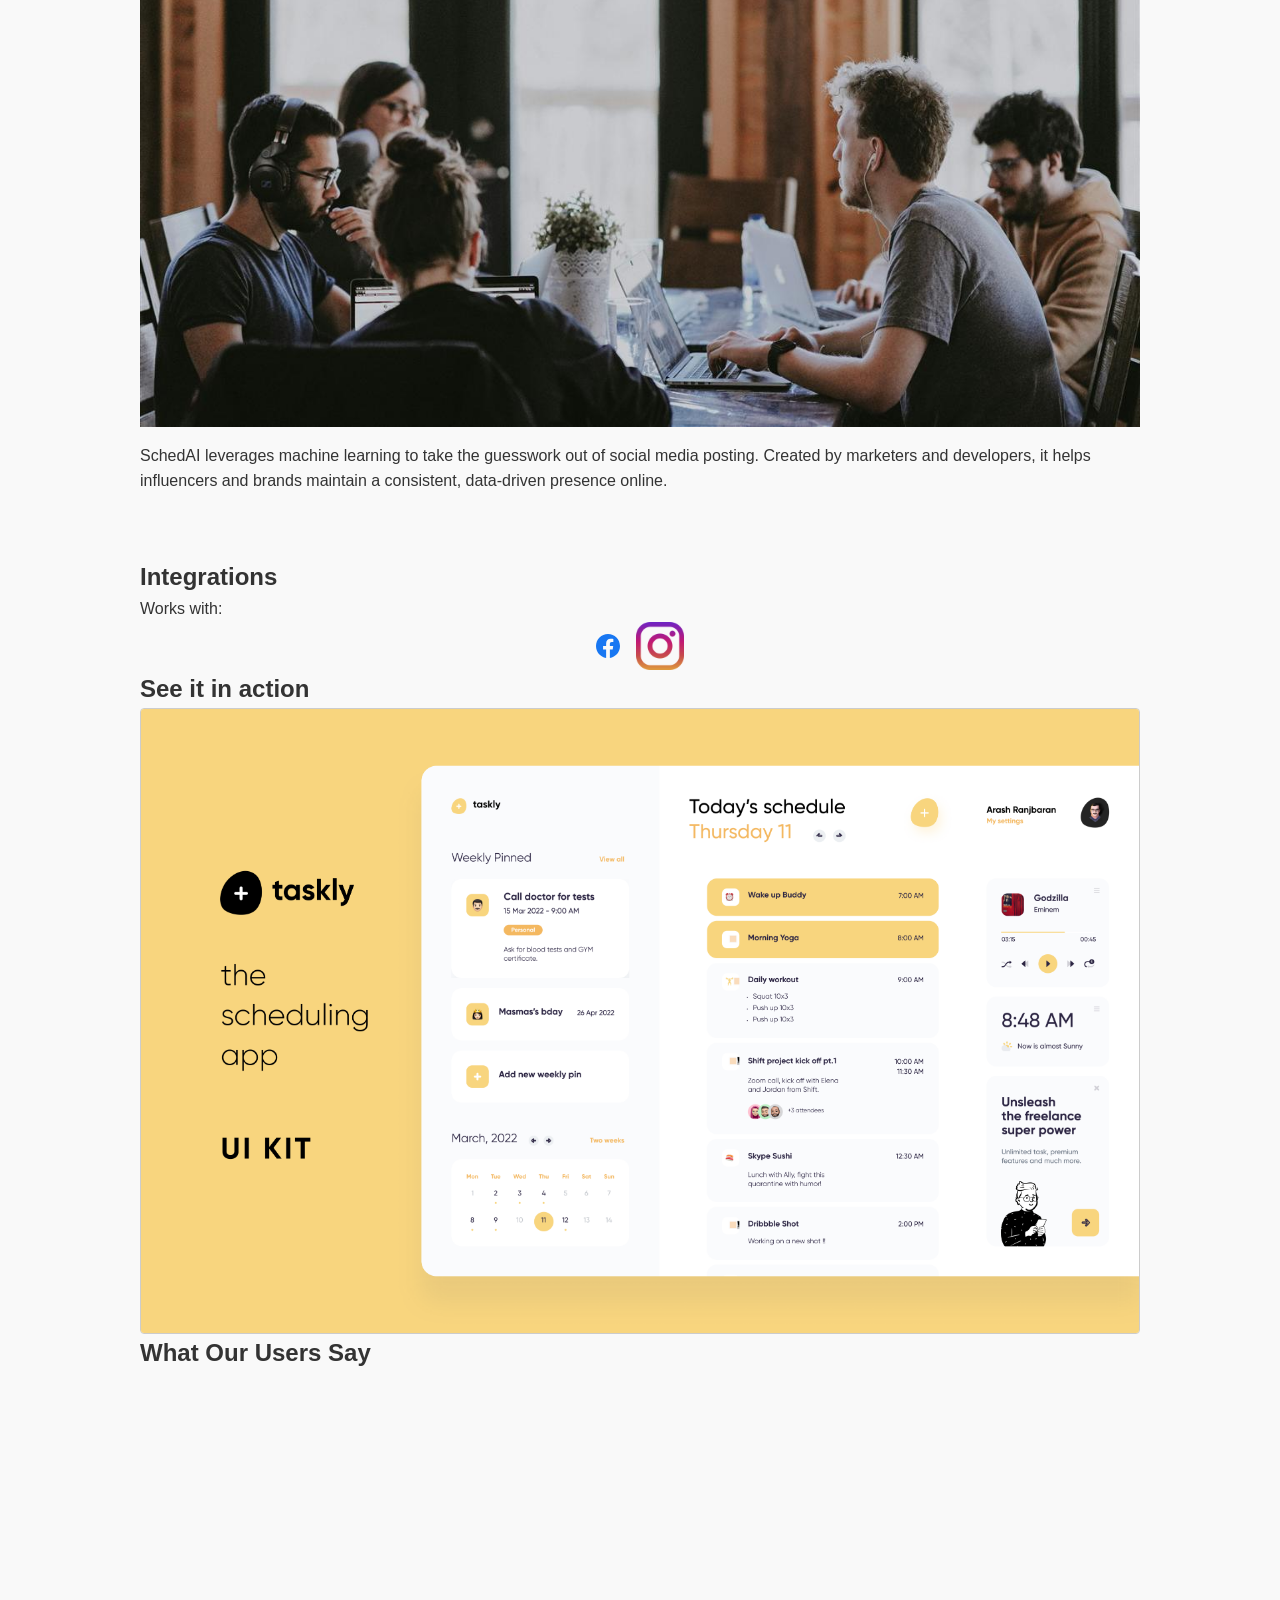
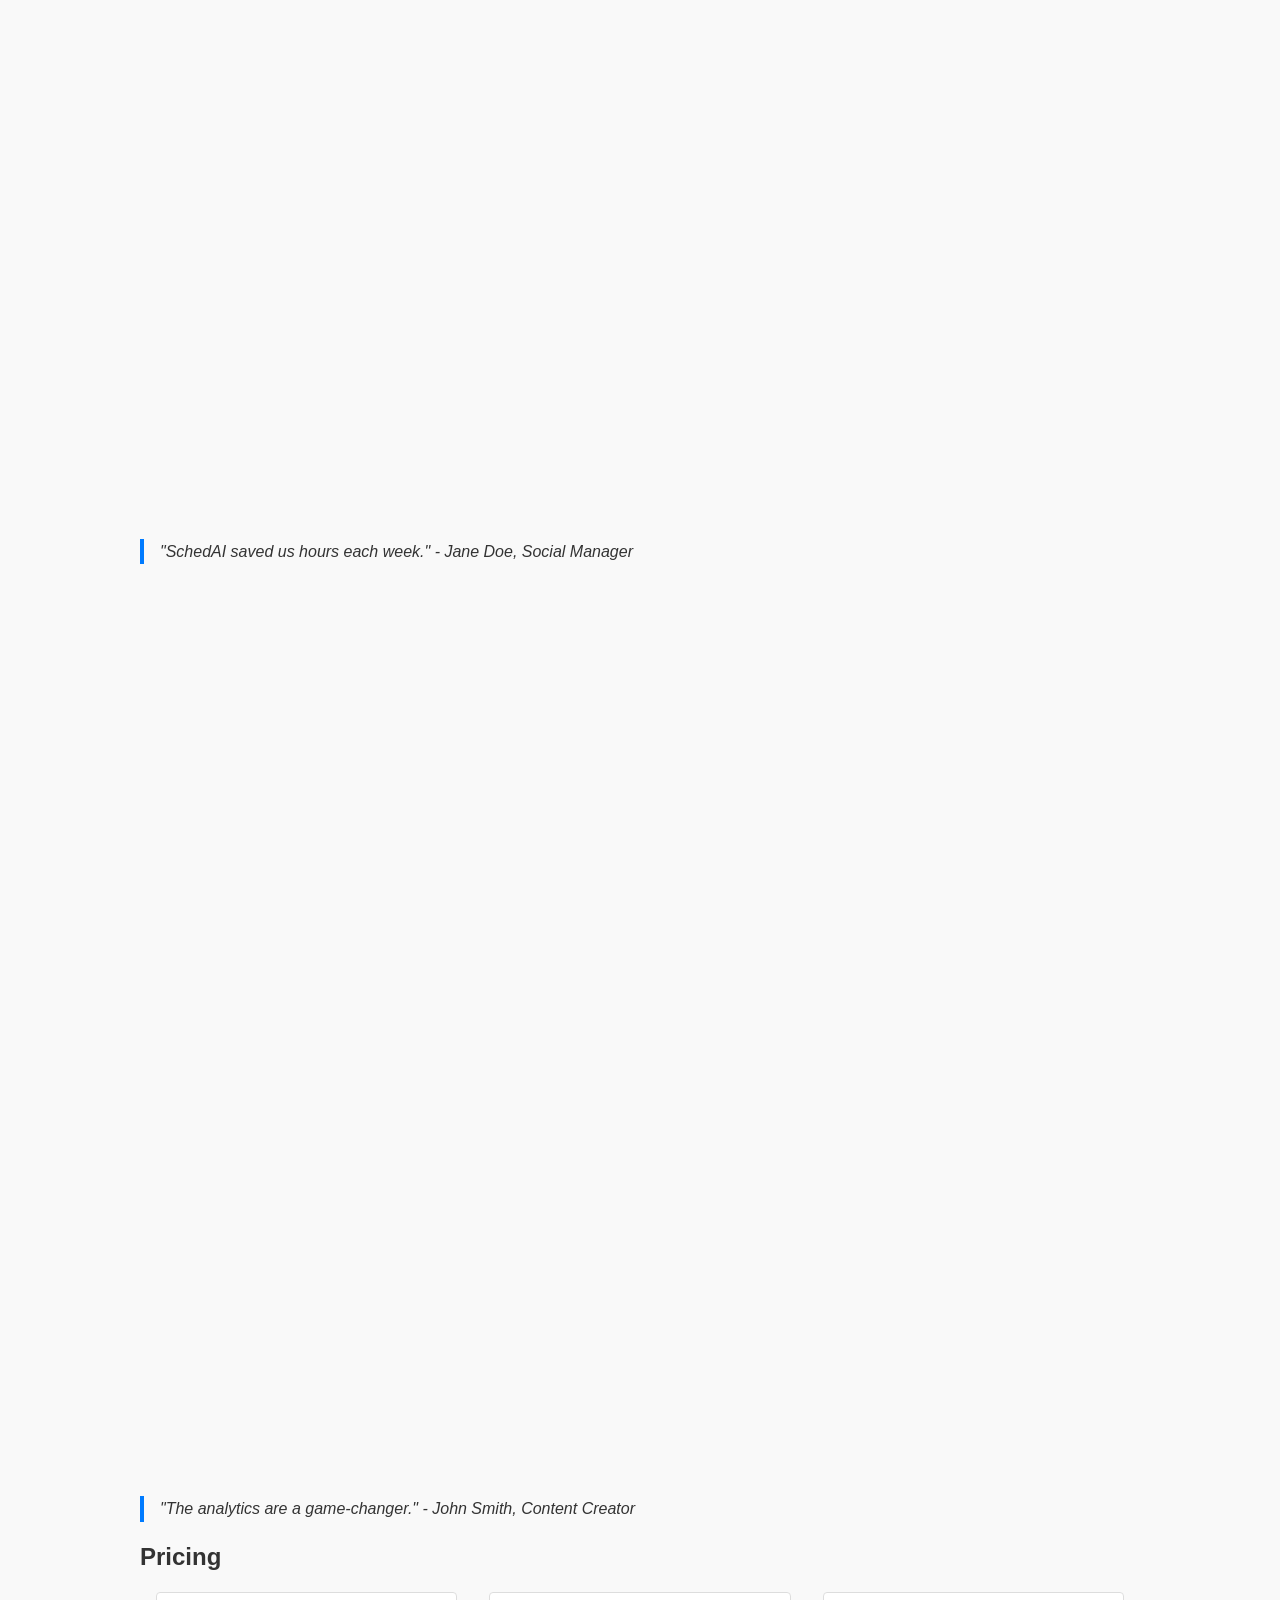
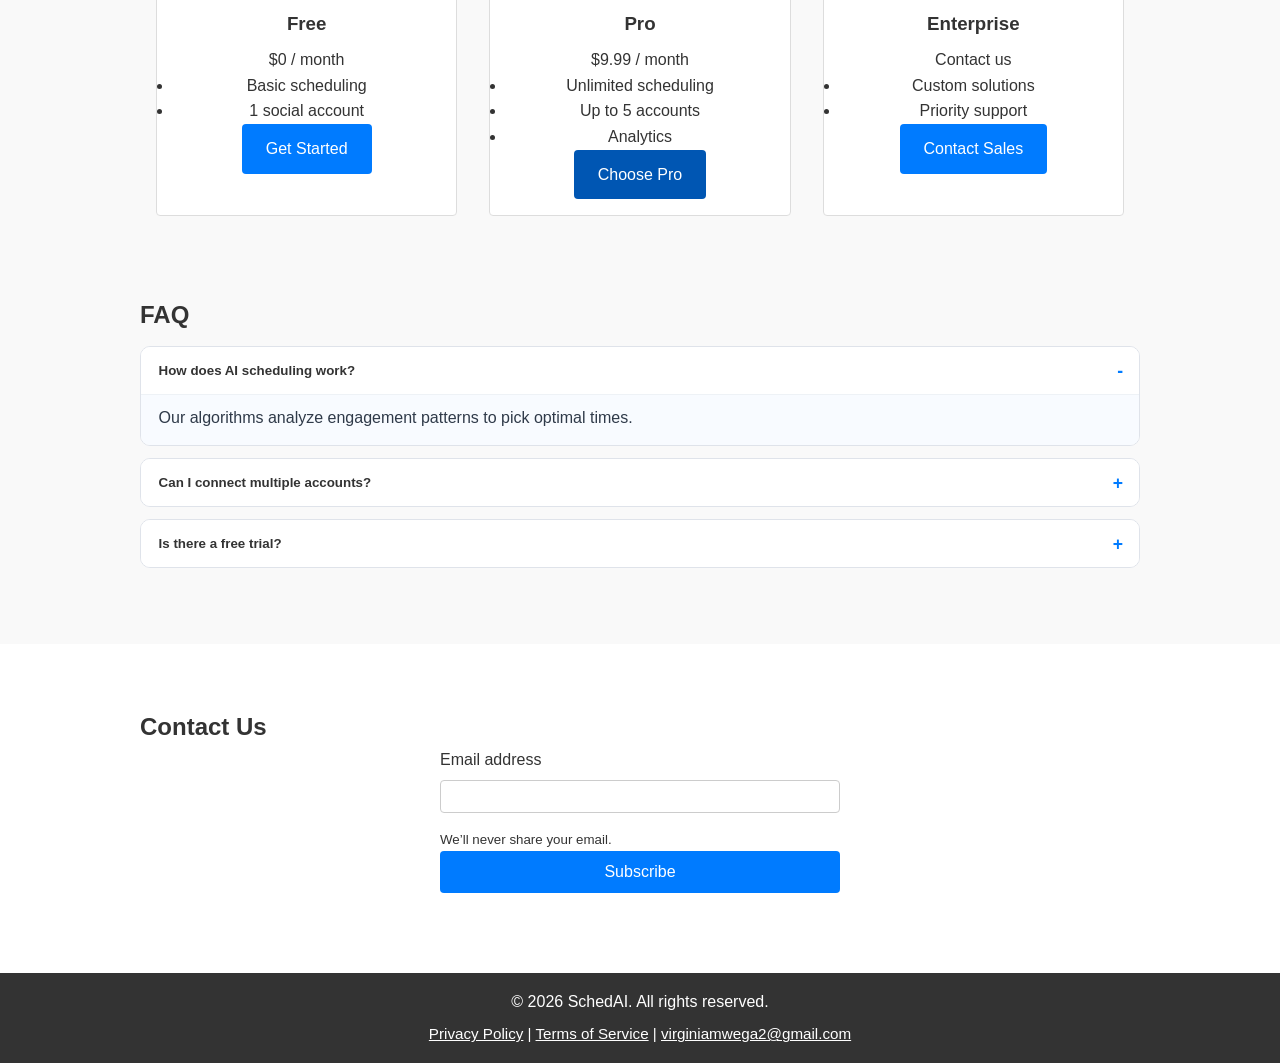
==== commit 2d4bcb43: "Polish landing page metadata, branding, terms, and assets" ====
--- a/index.html
+++ b/index.html
@@ -30,11 +30,20 @@
       "operatingSystem": "All",
       "applicationCategory": "SocialMediaManagement",
       "description": "AI-driven social media scheduler that automates posts and provides analytics.",
-      "offer": {
-        "@type": "Offer",
-        "price": "0",
-        "priceCurrency": "USD"
-      }
+      "offers": [
+        {
+          "@type": "Offer",
+          "name": "Free",
+          "price": "0",
+          "priceCurrency": "USD"
+        },
+        {
+          "@type": "Offer",
+          "name": "Pro",
+          "price": "9.99",
+          "priceCurrency": "USD"
+        }
+      ]
     }
     </script>
 </head>
@@ -208,7 +217,7 @@
 
     <footer class="site-footer">
         <div class="container">
-            <p>&copy; 2026 My Product. All rights reserved.</p>
+            <p>&copy; 2026 SchedAI. All rights reserved.</p>
             <p class="footer-links">
                 <a href="privacy.html">Privacy Policy</a> |
                 <a href="terms.html">Terms of Service</a> |
--- a/css/style.css
+++ b/css/style.css
@@ -56,6 +56,7 @@
 
 /* Hero */
 .hero {
+    position: relative;
     background: linear-gradient(rgba(0,123,255,0.6), rgba(0,123,255,0.6)), url('../images/hero.jpg') center/cover no-repeat;
     padding: 4rem 0;
     text-align: center;
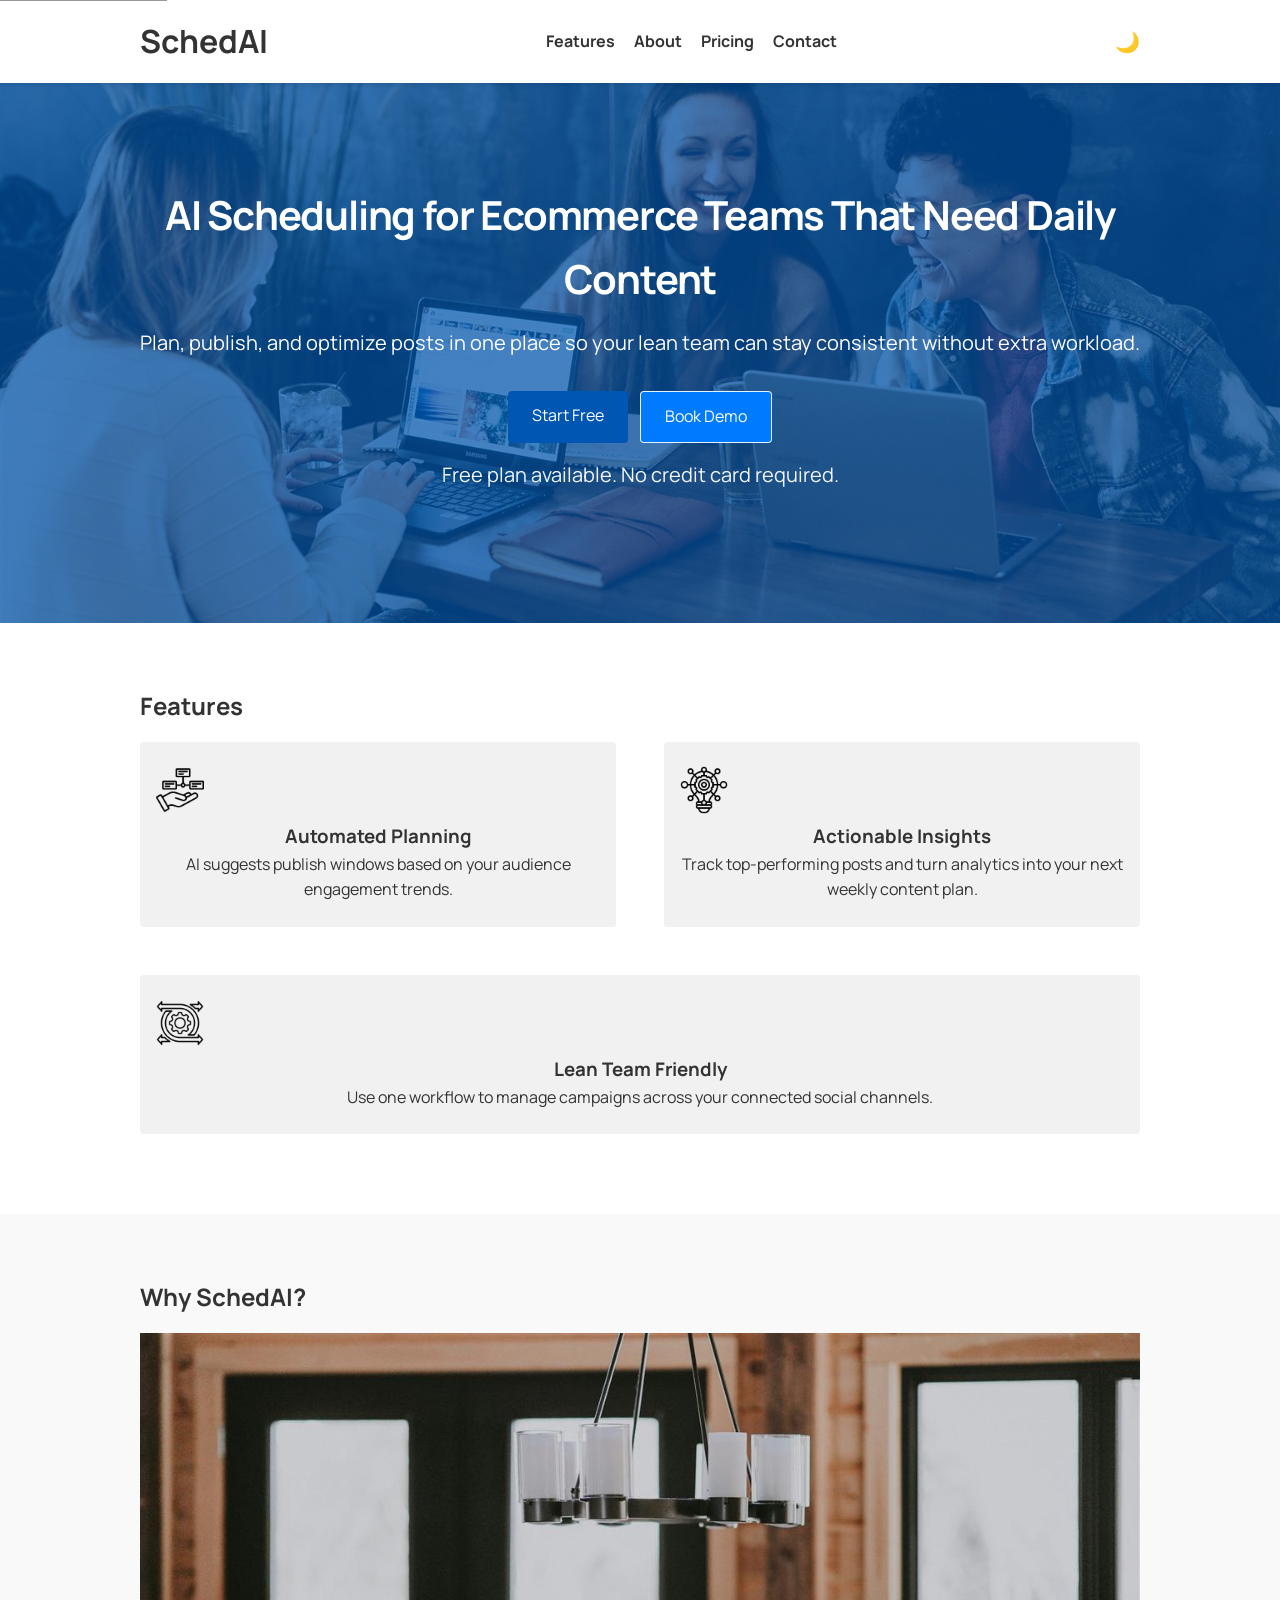
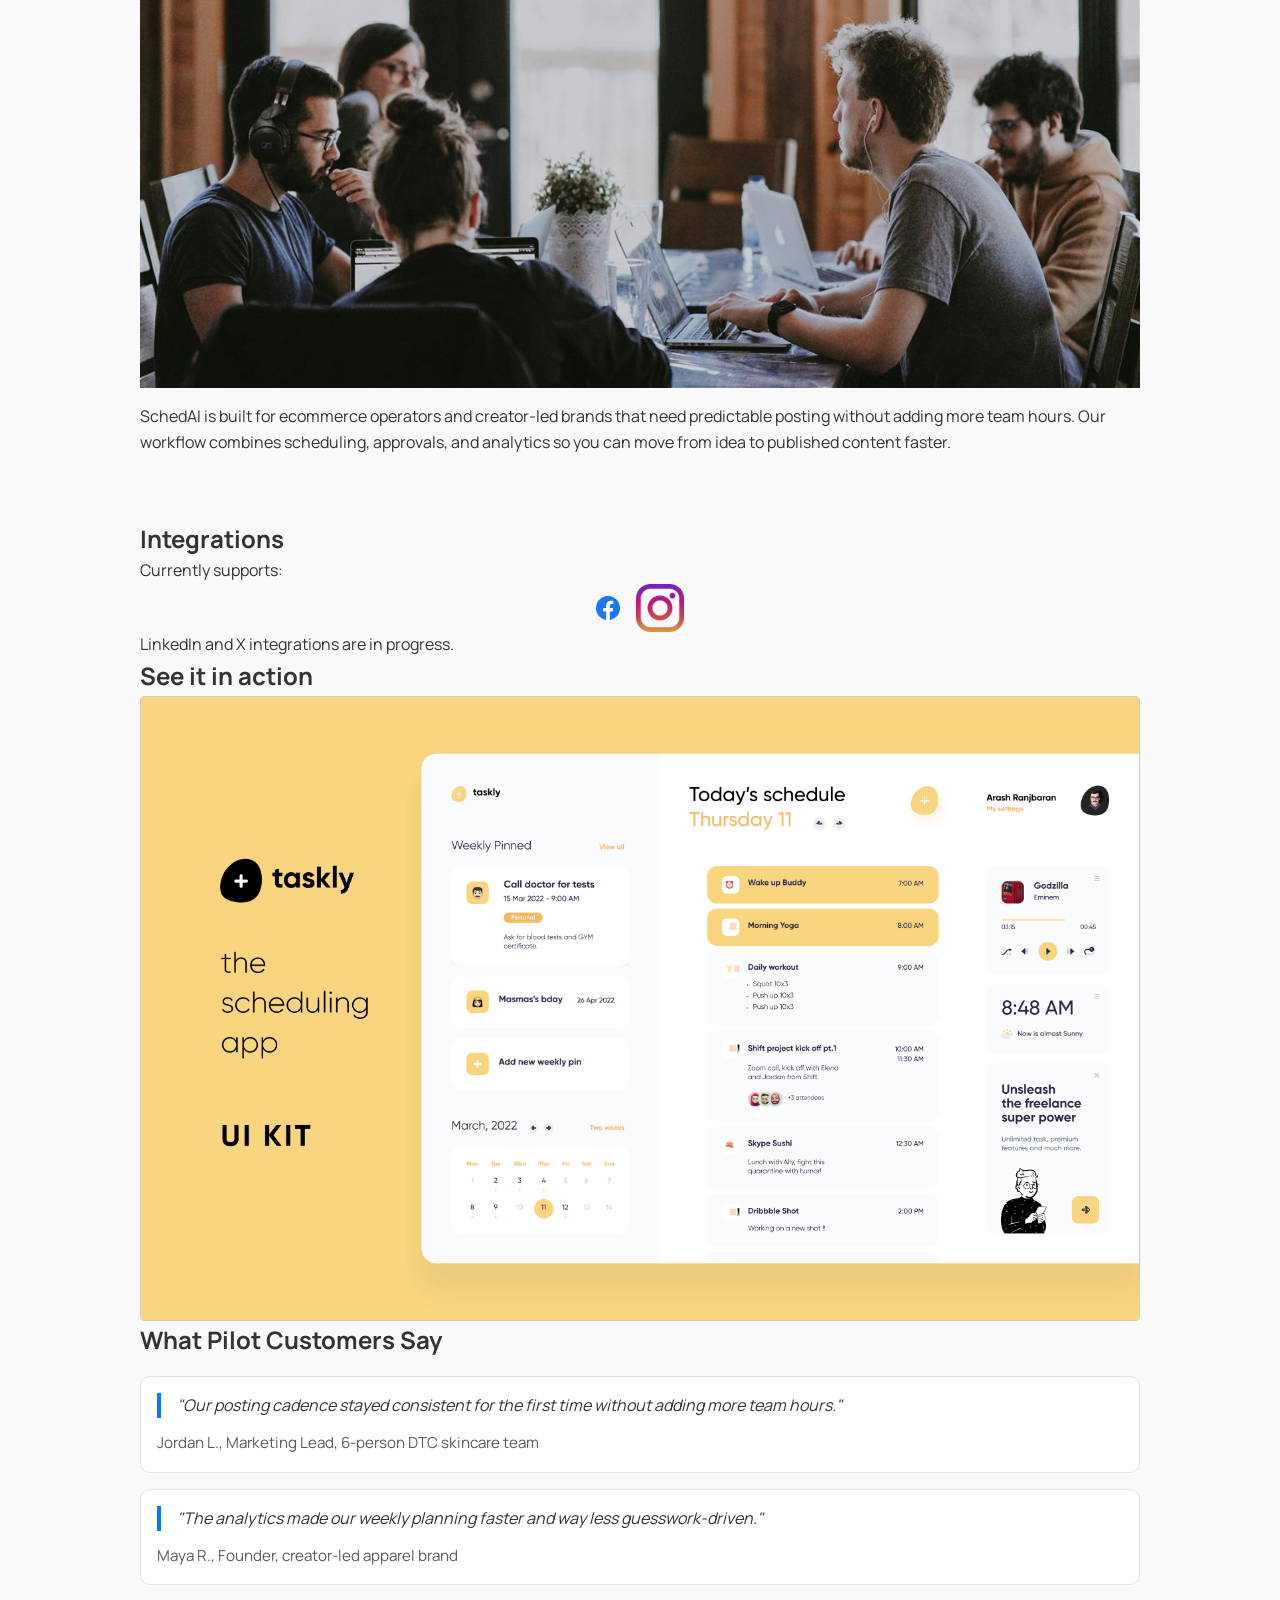
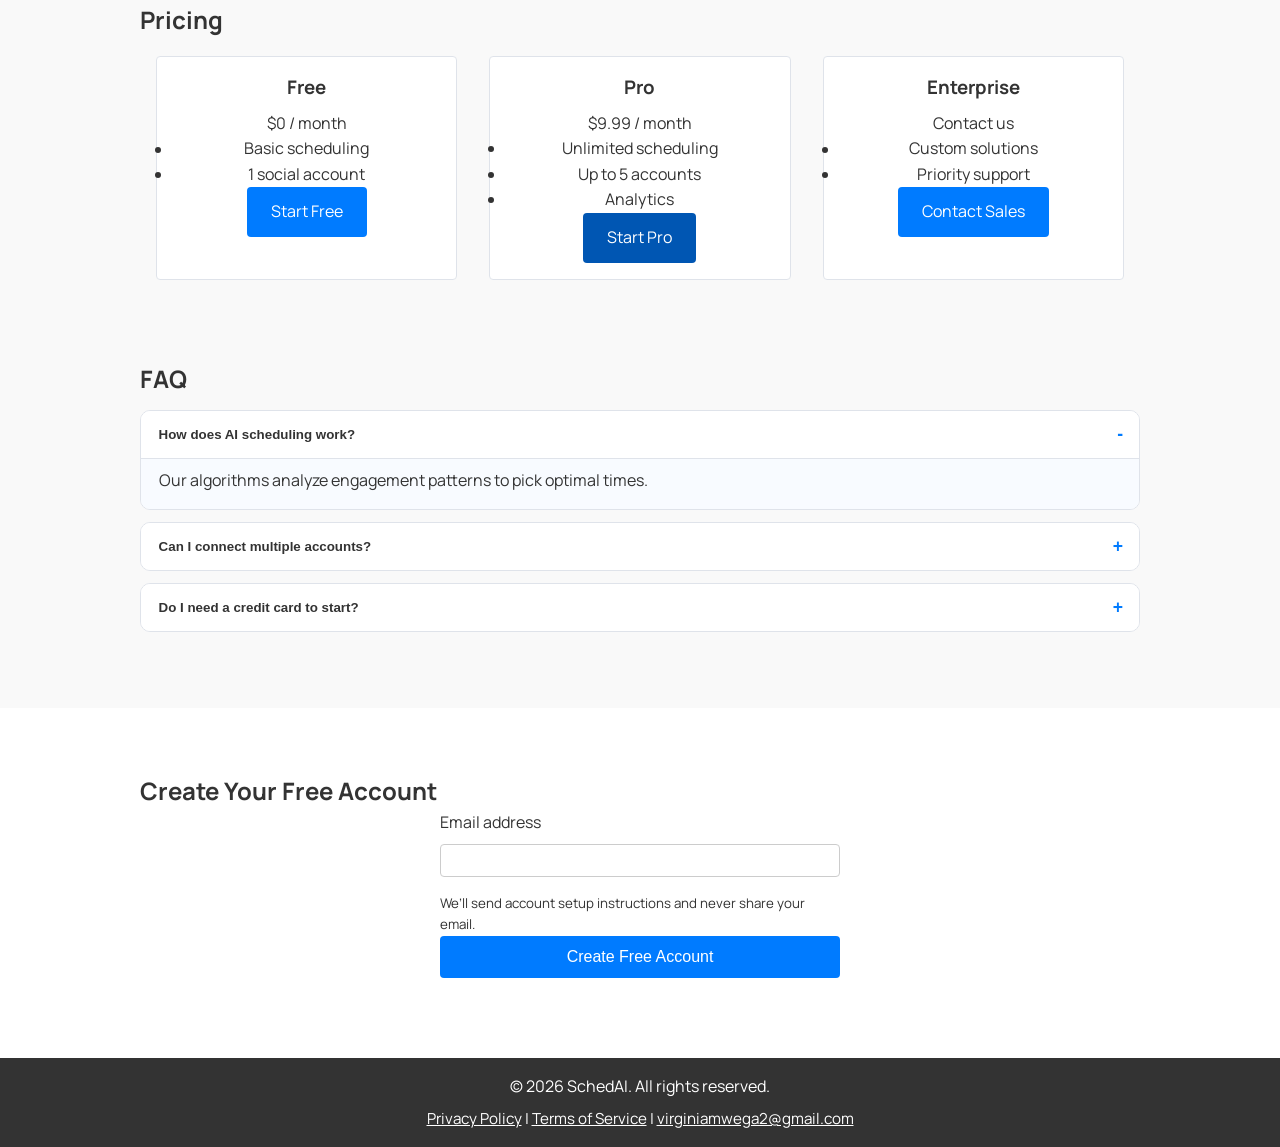
==== commit 82d0fc8c: "Polish landing page: conversion copy, lead form, tracking, and SEO files" ====
--- a/index.html
+++ b/index.html
@@ -3,23 +3,27 @@
 <head>
     <meta charset="UTF-8" />
     <meta name="viewport" content="width=device-width, initial-scale=1.0" />
-    <title>AI Social Media Scheduler</title>
-    <meta name="description" content="SchedAI is an AI-driven social media scheduler that automates posts and provides analytics.">
-    <meta name="theme-color" content="#007bff">
+    <title>SchedAI | AI Social Media Scheduler for Ecommerce Teams</title>
+    <meta name="description" content="SchedAI helps ecommerce teams plan, schedule, and analyze social posts with AI so they can stay consistent and grow faster.">
+    <meta name="theme-color" content="#0d5bd7">
     <link rel="canonical" href="https://schedai.com/" />
-    <meta property="og:title" content="SchedAI - AI Social Media Scheduler">
-    <meta property="og:description" content="Plan and automate your social media with AI.">
+    <meta property="og:title" content="SchedAI | AI Social Media Scheduler for Ecommerce Teams">
+    <meta property="og:description" content="Plan and automate social media content with AI. Built for lean ecommerce and creator-led teams.">
     <meta property="og:type" content="website">
     <meta property="og:url" content="https://schedai.com/">
     <meta property="og:image" content="https://schedai.com/images/hero.jpg">
     <meta name="twitter:card" content="summary_large_image">
-    <meta name="twitter:title" content="SchedAI - AI Social Media Scheduler">
-    <meta name="twitter:description" content="Plan and automate your social media with AI.">
+    <meta name="twitter:title" content="SchedAI | AI Social Media Scheduler for Ecommerce Teams">
+    <meta name="twitter:description" content="Plan and automate social media with AI. Built for lean ecommerce and creator-led teams.">
     <meta name="twitter:image" content="https://schedai.com/images/hero.jpg">
+    <meta name="robots" content="index,follow,max-image-preview:large">
     <link rel="icon" type="image/svg+xml" href="images/favicon.svg">
     <link rel="icon" type="image/png" sizes="32x32" href="images/favicon-32x32.png">
     <link rel="apple-touch-icon" sizes="180x180" href="images/apple-touch-icon.png">
     <link rel="preload" href="images/hero.jpg" as="image">
+    <link rel="preconnect" href="https://fonts.googleapis.com">
+    <link rel="preconnect" href="https://fonts.gstatic.com" crossorigin>
+    <link href="https://fonts.googleapis.com/css2?family=Manrope:wght@400;600;700;800&display=swap" rel="stylesheet">
     <link rel="stylesheet" href="css/style.css" />
     <link rel="stylesheet" href="https://cdn.jsdelivr.net/npm/aos@2.3.4/dist/aos.css" integrity="sha384-/rJKQnzOkEo+daG0jMjU1IwwY9unxt1NBw3Ef2fmOJ3PW/TfAg2KXVoWwMZQZtw9" crossorigin="anonymous" />
     <script type="application/ld+json">
@@ -27,9 +31,10 @@
       "@context": "https://schema.org",
       "@type": "SoftwareApplication",
       "name": "SchedAI",
+      "url": "https://schedai.com/",
       "operatingSystem": "All",
       "applicationCategory": "SocialMediaManagement",
-      "description": "AI-driven social media scheduler that automates posts and provides analytics.",
+      "description": "AI-driven social media scheduler for ecommerce and creator-led teams.",
       "offers": [
         {
           "@type": "Offer",
@@ -46,6 +51,16 @@
       ]
     }
     </script>
+    <script>
+      window.dataLayer = window.dataLayer || [];
+      window.trackEvent = function trackEvent(eventName, properties) {
+        window.dataLayer.push({
+          event: eventName,
+          properties: properties || {},
+          timestamp: new Date().toISOString()
+        });
+      };
+    </script>
 </head>
 <body>
     <a href="#main-content" class="skip-link">Skip to main content</a>
@@ -53,10 +68,11 @@
     <header class="site-header">
         <div class="container">
             <h1 class="logo">SchedAI</h1>
-            <button id="menu-toggle" class="menu-toggle" aria-label="Toggle navigation" aria-expanded="false">&#9776;</button>
-            <nav role="navigation" aria-label="Main navigation">
+            <button id="menu-toggle" class="menu-toggle" aria-label="Toggle navigation" aria-expanded="false" aria-controls="main-nav">&#9776;</button>
+            <nav id="main-nav" aria-label="Main navigation">
                 <a href="#features">Features</a>
                 <a href="#about">About</a>
+                <a href="#pricing">Pricing</a>
                 <a href="#contact">Contact</a>
             </nav>
             <button id="theme-toggle" class="theme-toggle" aria-label="Toggle dark mode">&#127769;</button>
@@ -65,39 +81,34 @@
 
     <section class="hero" data-aos="fade-up">
         <div class="container">
-            <!-- hero/banner handled via CSS background; image tag removed for performance -->
-            <h2>Plan. Automate. Grow Your Presence</h2>
-            <p>Use AI to schedule posts, analyze engagement, and keep your brand active across platforms.</p>
-            <a href="#contact" class="btn primary">Get Started</a>
+            <h2>AI Scheduling for Ecommerce Teams That Need Daily Content</h2>
+            <p>Plan, publish, and optimize posts in one place so your lean team can stay consistent without extra workload.</p>
+            <div class="hero-actions">
+                <a href="#contact" class="btn primary" data-track="start_free_click" data-track-location="hero">Start Free</a>
+                <a href="mailto:virginiamwega2@gmail.com?subject=SchedAI%20Demo%20Request" class="btn btn-secondary" data-track="book_demo_click" data-track-location="hero">Book Demo</a>
+            </div>
+            <p class="hero-trust">Free plan available. No credit card required.</p>
         </div>
     </section>
 
     <section id="features" class="features">
         <div class="container">
             <h2>Features</h2>
-            <!-- you can use small illustrative images/icons for each feature or keep emoji text -->
             <div class="feature-list">
-                <!-- example icon: <img src="feature.png" alt="Automated"> -->
                 <div class="feature-item" data-aos="fade-up">
-                    <a href="#features" class="feature-link">
-                        <div class="feature-icon"><img src="images/features.png" alt="Automated" width="48" height="48"></div>
-                        <h3>Automated</h3>
-                        <p>AI schedules posts at optimal times for engagement.</p>
-                    </a>
+                    <div class="feature-icon"><img src="images/features.png" alt="" aria-hidden="true" width="48" height="48"></div>
+                    <h3>Automated Planning</h3>
+                    <p>AI suggests publish windows based on your audience engagement trends.</p>
                 </div>
                 <div class="feature-item" data-aos="fade-up" data-aos-delay="100">
-                    <a href="#features" class="feature-link">
-                        <div class="feature-icon"><img src="images/icon-insightful.png" alt="Insightful" width="48" height="48"></div>
-                        <h3>Insightful</h3>
-                        <p>Analytics show you what content performs best.</p>
-                    </a>
+                    <div class="feature-icon"><img src="images/icon-insightful.png" alt="" aria-hidden="true" width="48" height="48"></div>
+                    <h3>Actionable Insights</h3>
+                    <p>Track top-performing posts and turn analytics into your next weekly content plan.</p>
                 </div>
                 <div class="feature-item" data-aos="fade-up" data-aos-delay="200">
-                    <a href="#features" class="feature-link">
-                        <div class="feature-icon"><img src="images/flexible.png" alt="Flexible" width="48" height="48"></div>
-                        <h3>Flexible</h3>
-                        <p>Support for all major social media platforms.</p>
-                    </a>
+                    <div class="feature-icon"><img src="images/flexible.png" alt="" aria-hidden="true" width="48" height="48"></div>
+                    <h3>Lean Team Friendly</h3>
+                    <p>Use one workflow to manage campaigns across your connected social channels.</p>
                 </div>
             </div>
         </div>
@@ -108,41 +119,39 @@
             <h2>Why SchedAI?</h2>
             <!-- optional team or office photo -->
             <img src="images/about.jpg" alt="Our team at work" class="about-photo" loading="lazy" decoding="async" width="1200" height="800">
-            <p>SchedAI leverages machine learning to take the guesswork out of social media posting. Created by marketers and developers, it helps influencers and brands maintain a consistent, data-driven presence online.</p>
+            <p>SchedAI is built for ecommerce operators and creator-led brands that need predictable posting without adding more team hours. Our workflow combines scheduling, approvals, and analytics so you can move from idea to published content faster.</p>
         </div>
     </section>
 
     <section id="integrations" class="integrations" data-aos="fade-up">
         <div class="container">
             <h2>Integrations</h2>
-            <p>Works with:</p>
-            <!-- put real partner/client logos inside the div below -->
+            <p>Currently supports:</p>
             <div class="logo-list">
                 <img src="images/facebook.svg" alt="Facebook logo" loading="lazy" width="24" height="24" />
                 <img src="images/instagram.png" alt="Instagram logo" loading="lazy" width="48" height="48" />
-                <!-- Add more logos as needed -->
-            </div>
+            </div>
+            <p>LinkedIn and X integrations are in progress.</p>
         </div>
     </section>
 
     <section class="screenshots" data-aos="fade-up">
         <div class="container">
             <h2>See it in action</h2>
-            <!-- replace this with a real UI screenshot or product photo -->
-            <img src="images/screenshot.png" alt="SchedAI dashboard screenshot" loading="lazy" decoding="async" width="6009" height="3756" />
+            <img src="images/screenshot.png" alt="SchedAI dashboard screenshot" loading="lazy" decoding="async" width="1200" height="750" />
         </div>
     </section>
 
     <section id="testimonials" class="testimonials" data-aos="fade-up">
         <div class="container">
-            <h2>What Our Users Say</h2>
+            <h2>What Pilot Customers Say</h2>
             <figure>
-                <img src="images/jane.jpg" alt="Jane Doe" class="testimonial-avatar" data-aos="fade-up" loading="lazy" decoding="async" width="600" height="750">
-                <blockquote>"SchedAI saved us hours each week." - Jane Doe, Social Manager</blockquote>
+                <blockquote>"Our posting cadence stayed consistent for the first time without adding more team hours."</blockquote>
+                <figcaption>Jordan L., Marketing Lead, 6-person DTC skincare team</figcaption>
             </figure>
             <figure>
-                <img src="images/john.jpg" alt="John Smith" class="testimonial-avatar" data-aos="fade-up" data-aos-delay="100" loading="lazy" decoding="async" width="600" height="900">
-                <blockquote>"The analytics are a game-changer." - John Smith, Content Creator</blockquote>
+                <blockquote>"The analytics made our weekly planning faster and way less guesswork-driven."</blockquote>
+                <figcaption>Maya R., Founder, creator-led apparel brand</figcaption>
             </figure>
         </div>
     </section>
@@ -158,7 +167,7 @@
                         <li>Basic scheduling</li>
                         <li>1 social account</li>
                     </ul>
-                    <a href="#contact" class="btn">Get Started</a>
+                    <a href="#contact" class="btn" data-track="start_free_click" data-track-location="pricing_free">Start Free</a>
                 </div>
                 <div class="card" data-aos="fade-up" data-aos-delay="100">
                     <h3>Pro</h3>
@@ -168,7 +177,7 @@
                         <li>Up to 5 accounts</li>
                         <li>Analytics</li>
                     </ul>
-                    <a href="#contact" class="btn primary">Choose Pro</a>
+                    <a href="#contact" class="btn primary" data-track="start_pro_click" data-track-location="pricing_pro">Start Pro</a>
                 </div>
                 <div class="card" data-aos="fade-up" data-aos-delay="200">
                     <h3>Enterprise</h3>
@@ -177,7 +186,7 @@
                         <li>Custom solutions</li>
                         <li>Priority support</li>
                     </ul>
-                    <a href="#contact" class="btn">Contact Sales</a>
+                    <a href="#contact" class="btn" data-track="contact_sales_click" data-track-location="pricing_enterprise">Contact Sales</a>
                 </div>
             </div>
         </div>
@@ -195,20 +204,25 @@
                 <div id="faq-answer-2" class="faq-answer" aria-hidden="true" hidden>Yes, Pro and Enterprise plans support multiple social profiles.</div>
             </div>
             <div class="faq-item">
-                <button class="faq-question" aria-expanded="false" aria-controls="faq-answer-3">Is there a free trial?</button>
-                <div id="faq-answer-3" class="faq-answer" aria-hidden="true" hidden>A 14-day free trial is available with full features.</div>
+                <button class="faq-question" aria-expanded="false" aria-controls="faq-answer-3">Do I need a credit card to start?</button>
+                <div id="faq-answer-3" class="faq-answer" aria-hidden="true" hidden>No. You can start on the free plan and upgrade when you are ready.</div>
             </div>
         </div>
     </section>
 
     <section id="contact" class="contact" data-aos="fade-up">
         <div class="container">
-            <h2>Contact Us</h2>
-            <form id="contact-form">
+            <h2>Create Your Free Account</h2>
+            <form id="contact-form" action="https://formsubmit.co/virginiamwega2@gmail.com" method="post" data-endpoint="https://formsubmit.co/ajax/virginiamwega2@gmail.com" novalidate>
                 <label for="email">Email address</label>
                 <input type="email" id="email" name="email" aria-describedby="emailHelp" required />
-                <small id="emailHelp">We&rsquo;ll never share your email.</small>
-                <button type="submit" class="btn">Subscribe</button>
+                <input type="hidden" name="_subject" value="New SchedAI signup lead" />
+                <input type="hidden" name="_captcha" value="false" />
+                <input type="hidden" name="_template" value="table" />
+                <input type="hidden" name="source_page" value="SchedAI Landing Page" />
+                <input type="text" name="_gotcha" class="sr-only" tabindex="-1" autocomplete="off" aria-hidden="true" />
+                <small id="emailHelp">We&rsquo;ll send account setup instructions and never share your email.</small>
+                <button type="submit" class="btn" data-track="create_account_submit_click" data-track-location="contact_form">Create Free Account</button>
             </form>
             <p id="form-message" class="message" role="status" aria-live="polite" tabindex="-1"></p>
         </div>
--- a/css/style.css
+++ b/css/style.css
@@ -6,7 +6,7 @@
 }
 
 body {
-    font-family: Arial, sans-serif;
+    font-family: 'Manrope', 'Segoe UI', sans-serif;
     line-height: 1.6;
     color: #333;
     background-color: #f9f9f9;
@@ -53,6 +53,7 @@
 .site-header nav.open a:nth-child(1) { opacity: 1; transition-delay: 0.1s; }
 .site-header nav.open a:nth-child(2) { opacity: 1; transition-delay: 0.2s; }
 .site-header nav.open a:nth-child(3) { opacity: 1; transition-delay: 0.3s; }
+.site-header nav.open a:nth-child(4) { opacity: 1; transition-delay: 0.4s; }
 
 /* Hero */
 .hero {
@@ -83,10 +84,22 @@
 .hero h2 {
     font-size: 2.5rem;
     margin-bottom: 1rem;
+    letter-spacing: -0.03em;
 }
 .hero p {
     font-size: 1.25rem;
     margin-bottom: 2rem;
+}
+.hero-actions {
+    display: flex;
+    gap: 0.75rem;
+    justify-content: center;
+    flex-wrap: wrap;
+}
+.hero-trust {
+    margin-top: 1rem;
+    font-size: 0.95rem;
+    opacity: 0.95;
 }
 .btn {
     display: inline-block;
@@ -102,6 +115,10 @@
 .btn.primary {
     background-color: #0056b3;
 }
+.btn-secondary {
+    background-color: transparent;
+    border: 1px solid rgba(255, 255, 255, 0.8);
+}
 
 /* Features - mobile first */
 .features {
@@ -127,8 +144,6 @@
         box-shadow: 0 4px 8px rgba(0,0,0,0.15);
     }
 }
-.feature-link { display:block; color:inherit; text-decoration:none; padding:1rem; }
-.feature-link:hover, .feature-link:focus { text-decoration:none; }
 .feature-icon {
     font-size: 2rem;
     margin-bottom: 0.5rem;
@@ -185,7 +200,17 @@
 .contact .message {
     margin-top: 1rem;
     text-align: center;
-    color: green;
+    color: var(--text);
+}
+.contact .message.success {
+    color: var(--success);
+}
+.contact .message.error {
+    color: #b00020;
+}
+.contact button[disabled] {
+    opacity: 0.7;
+    cursor: not-allowed;
 }
 
 /* Footer */
@@ -290,6 +315,9 @@
         transform: translateY(-2px);
         outline: none;
     }
+    .btn.btn-secondary:hover, .btn.btn-secondary:focus {
+        background-color: rgba(255, 255, 255, 0.12);
+    }
 }
 .btn:focus-visible {
     outline: 3px solid #80bdff;
@@ -313,29 +341,60 @@
 /* Skip link */
 .skip-link { position:absolute;top:0;left:0;background:#000;color:#fff;padding:.5rem;z-index:1001;transform:translateY(-100%);transition:transform .3s; }
 .skip-link:focus { transform:translateY(0); }
+.sr-only {
+    position: absolute;
+    width: 1px;
+    height: 1px;
+    padding: 0;
+    margin: -1px;
+    overflow: hidden;
+    clip: rect(0, 0, 0, 0);
+    white-space: nowrap;
+    border: 0;
+}
 
 /* Dark mode variables */
-:root{--bg:#f9f9f9;--text:#333;--header-bg:#fff;--footer-bg:#333;--footer-text:#fff;--primary:#007bff;--primary-dark:#0056b3;}
-body.dark{--bg:#121212;--text:#eee;--header-bg:#1e1e1e;--footer-bg:#000;--footer-text:#fff;--primary:#0d6efd;--primary-dark:#0b5ed7;}
+:root{--bg:#f9f9f9;--text:#333;--header-bg:#fff;--footer-bg:#333;--footer-text:#fff;--primary:#007bff;--primary-dark:#0056b3;--surface:#fff;--surface-muted:#f8fbff;--border:#dfe3ea;--success:#0f7a1a;}
+body.dark{--bg:#121212;--text:#eee;--header-bg:#1e1e1e;--footer-bg:#000;--footer-text:#fff;--primary:#0d6efd;--primary-dark:#0b5ed7;--surface:#1b1f26;--surface-muted:#222a35;--border:#37465a;--success:#7ee787;}
 body{background-color:var(--bg);color:var(--text);}
 .site-header{background-color:var(--header-bg);}
 .site-footer{background-color:var(--footer-bg);color:var(--footer-text);}
 .btn{background-color:var(--primary);}
 .btn.primary{background-color:var(--primary-dark);}
+.btn.btn-secondary{border-color:rgba(255,255,255,0.9);}
+body.dark .btn.btn-secondary{border-color:rgba(255,255,255,0.6);}
 
 /* Menu toggle and theme button */
 .menu-toggle{display:none;font-size:1.5rem;background:none;border:none;color:inherit;cursor:pointer;}
 @media (max-width:768px){.site-header nav{display:none;}.site-header nav.open{display:block;}
 .menu-toggle{display:block;}}
 .theme-toggle{font-size:1.25rem;background:none;border:none;cursor:pointer;margin-left:1rem;}
+.menu-toggle:focus-visible,
+.theme-toggle:focus-visible {
+    outline: 3px solid #80bdff;
+    outline-offset: 2px;
+}
 
 /* New sections styling */
 .integrations .logo-list{display:flex;gap:1rem;flex-wrap:wrap;justify-content:center;}
 .integrations .logo-list img{max-width:120px;height:auto;}
 .screenshots img{max-width:100%;height:auto;border:1px solid #ccc;border-radius:4px;}
-.testimonials blockquote{font-style:italic;margin:1rem 0;padding-left:1rem;border-left:4px solid var(--primary);}
+.testimonials figure{
+    margin: 1rem 0;
+    padding: 1rem;
+    border: 1px solid var(--border);
+    border-radius: 10px;
+    background: var(--surface);
+}
+.testimonials blockquote{font-style:italic;margin:0;padding-left:1rem;border-left:4px solid var(--primary);}
+.testimonials figcaption{
+    margin-top: 0.8rem;
+    font-size: 0.95rem;
+    color: var(--text);
+    opacity: 0.8;
+}
 .pricing-cards{display:flex;flex-wrap:wrap;justify-content:space-around;}
-.pricing-cards .card{flex:1 1 30%;margin:1rem;padding:1rem;background:#fff;border:1px solid #ddd;border-radius:4px;text-align:center;transition:transform 0.3s,box-shadow 0.3s;}
+.pricing-cards .card{flex:1 1 30%;margin:1rem;padding:1rem;background:var(--surface);border:1px solid var(--border);border-radius:4px;text-align:center;transition:transform 0.3s,box-shadow 0.3s;}
 @media (hover: hover) and (pointer: fine) {
     .pricing-cards .card:hover {transform: translateY(-5px);box-shadow:0 4px 8px rgba(0,0,0,0.15);}
 }
@@ -345,16 +404,16 @@
 }
 .faq-item {
     margin: 0.75rem 0;
-    border: 1px solid #dfe3ea;
+    border: 1px solid var(--border);
     border-radius: 10px;
     overflow: hidden;
-    background: #fff;
+    background: var(--surface);
 }
 .faq-question {
     width: 100%;
     text-align: left;
     padding: 1rem 1.1rem;
-    background: #fff;
+    background: var(--surface);
     border: none;
     cursor: pointer;
     font-weight: 700;
@@ -379,9 +438,9 @@
 }
 .faq-answer {
     padding: 0 1.1rem;
-    border-top: 1px solid #eef2f6;
-    background: #f8fbff;
-    color: #2f3a49;
+    border-top: 1px solid var(--border);
+    background: var(--surface-muted);
+    color: var(--text);
     overflow: hidden;
     max-height: 0;
     opacity: 0;
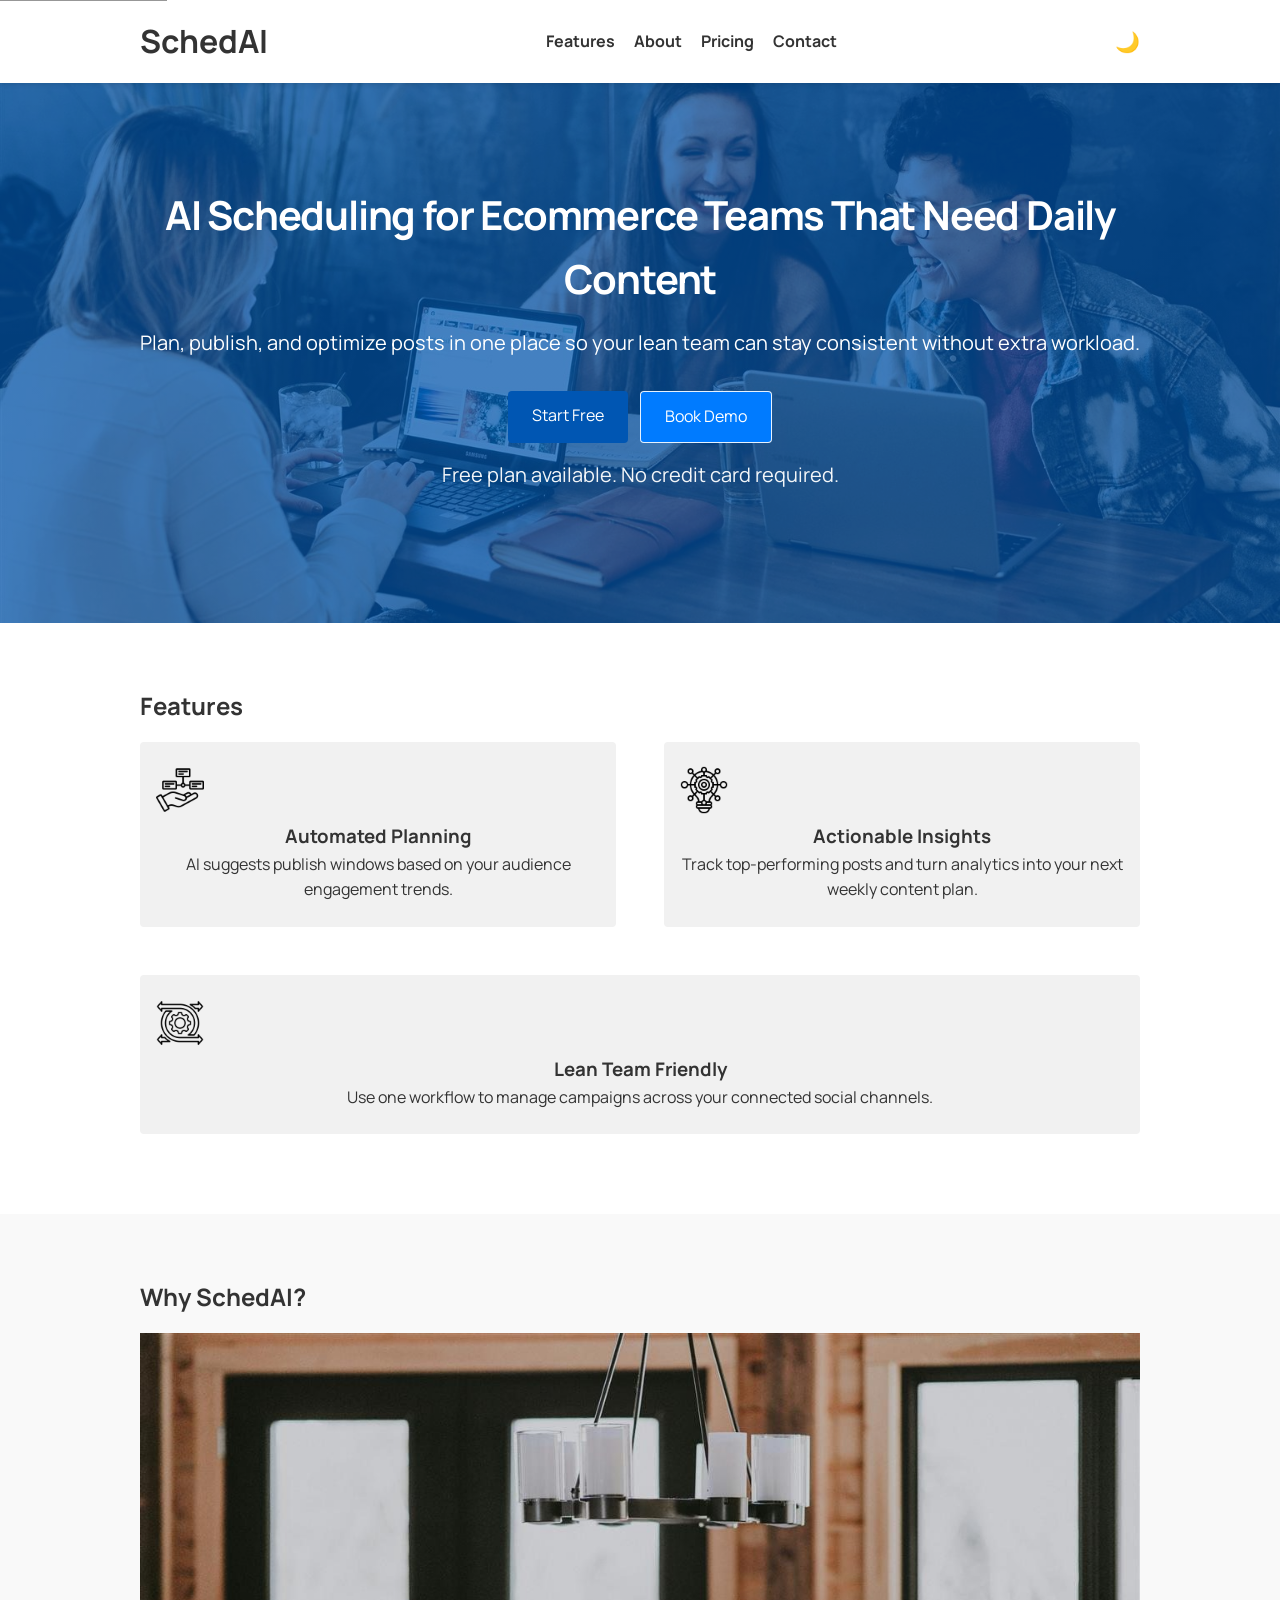
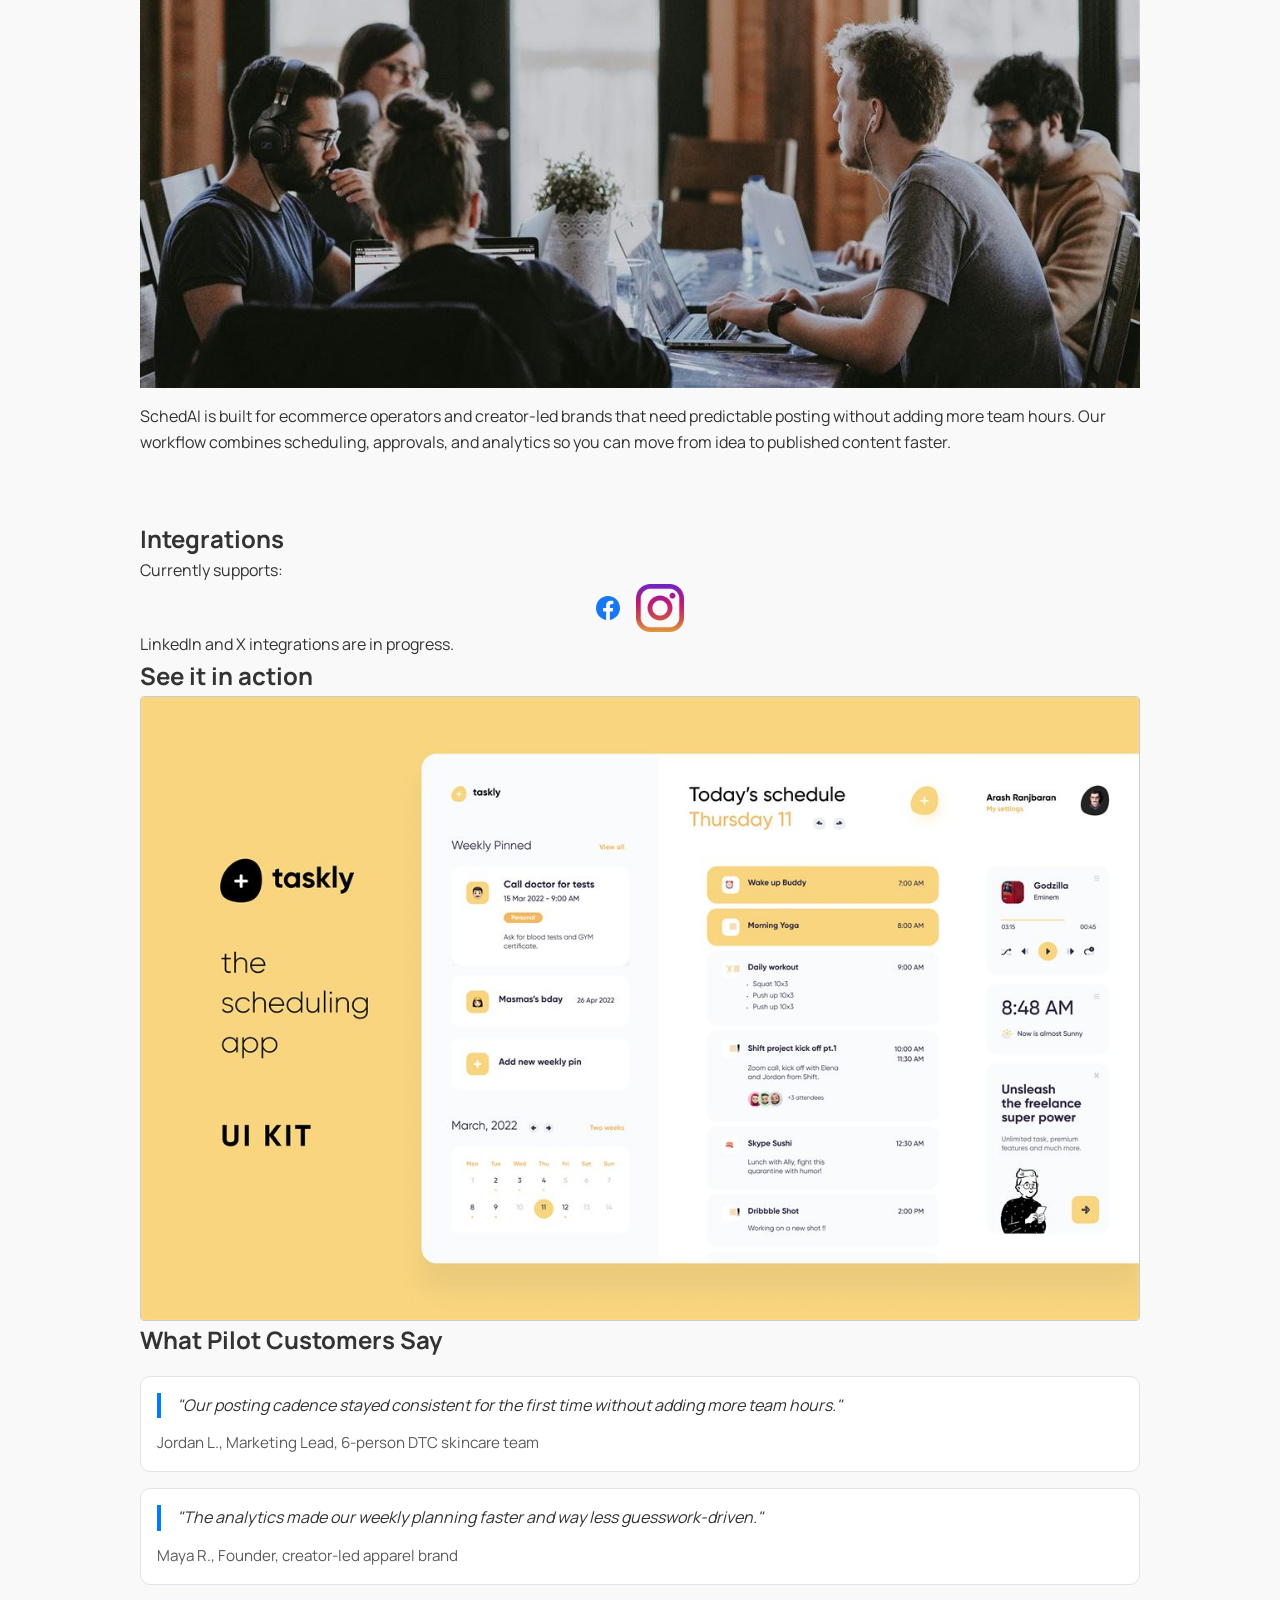
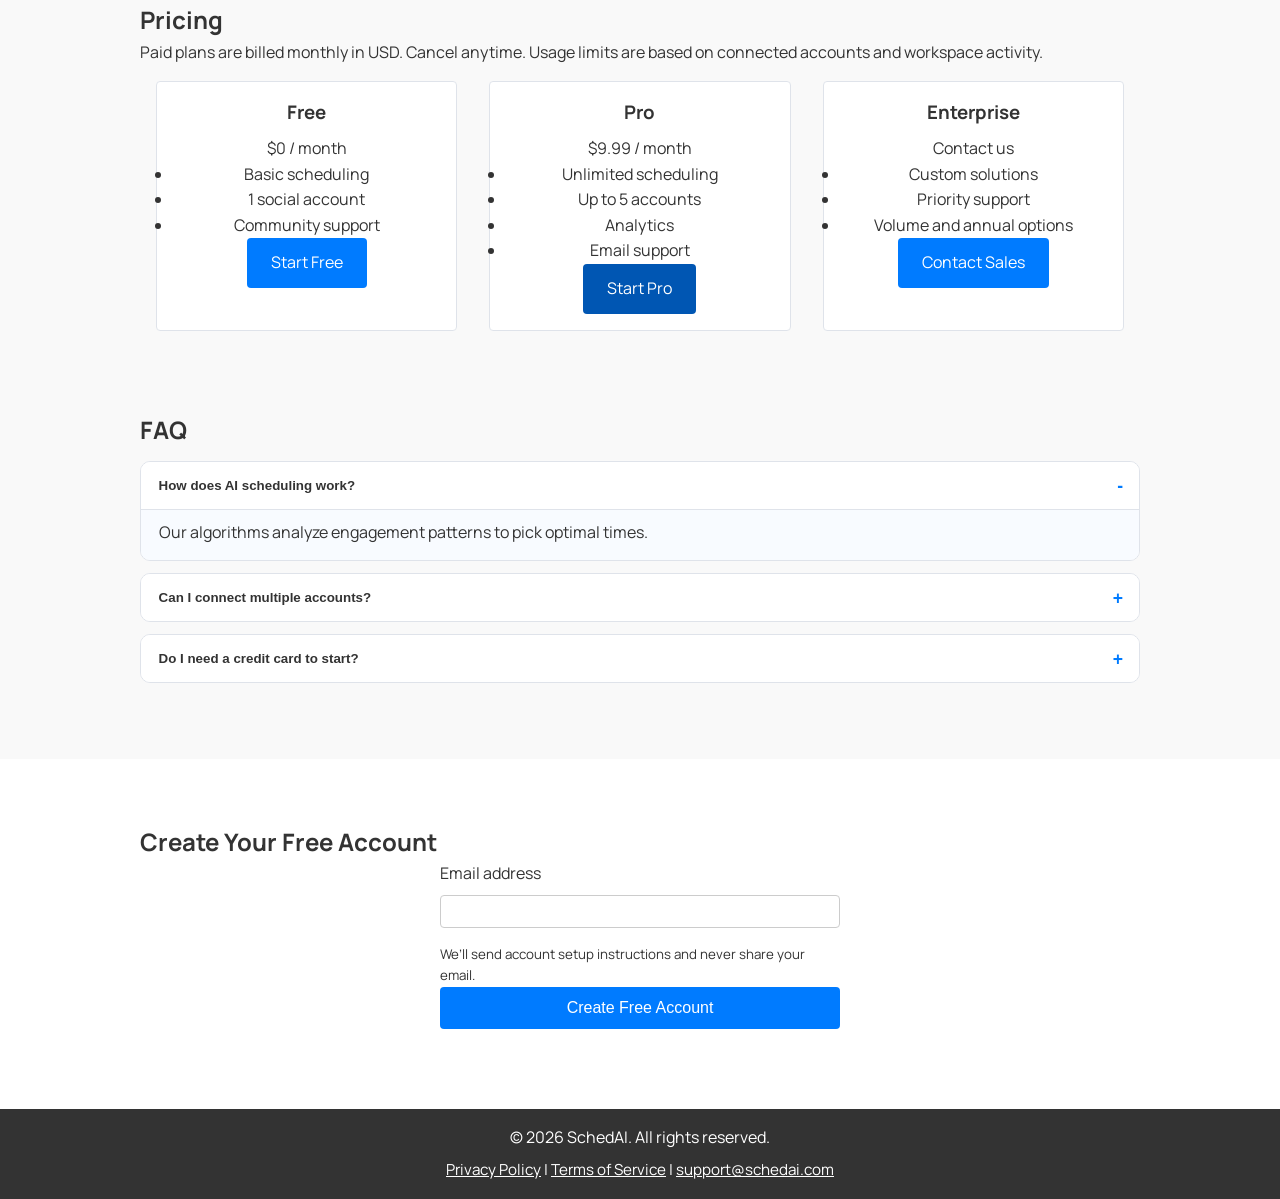
==== commit 50e89d4a: "Polish conversion flow, legal pages, analytics scaffold, and responsive images" ====
--- a/index.html
+++ b/index.html
@@ -26,6 +26,7 @@
     <link href="https://fonts.googleapis.com/css2?family=Manrope:wght@400;600;700;800&display=swap" rel="stylesheet">
     <link rel="stylesheet" href="css/style.css" />
     <link rel="stylesheet" href="https://cdn.jsdelivr.net/npm/aos@2.3.4/dist/aos.css" integrity="sha384-/rJKQnzOkEo+daG0jMjU1IwwY9unxt1NBw3Ef2fmOJ3PW/TfAg2KXVoWwMZQZtw9" crossorigin="anonymous" />
+    <script async src="https://www.googletagmanager.com/gtag/js?id=G-REPLACE_MEASUREMENT_ID"></script>
     <script type="application/ld+json">
     {
       "@context": "https://schema.org",
@@ -53,12 +54,18 @@
     </script>
     <script>
       window.dataLayer = window.dataLayer || [];
+      function gtag() { window.dataLayer.push(arguments); }
+      gtag('js', new Date());
+      gtag('config', 'G-REPLACE_MEASUREMENT_ID');
+
       window.trackEvent = function trackEvent(eventName, properties) {
-        window.dataLayer.push({
+        const payload = {
           event: eventName,
           properties: properties || {},
           timestamp: new Date().toISOString()
-        });
+        };
+        window.dataLayer.push(payload);
+        gtag('event', eventName, properties || {});
       };
     </script>
 </head>
@@ -85,7 +92,7 @@
             <p>Plan, publish, and optimize posts in one place so your lean team can stay consistent without extra workload.</p>
             <div class="hero-actions">
                 <a href="#contact" class="btn primary" data-track="start_free_click" data-track-location="hero">Start Free</a>
-                <a href="mailto:virginiamwega2@gmail.com?subject=SchedAI%20Demo%20Request" class="btn btn-secondary" data-track="book_demo_click" data-track-location="hero">Book Demo</a>
+                <a href="mailto:support@schedai.com?subject=SchedAI%20Demo%20Request" class="btn btn-secondary" data-track="book_demo_click" data-track-location="hero">Book Demo</a>
             </div>
             <p class="hero-trust">Free plan available. No credit card required.</p>
         </div>
@@ -118,7 +125,10 @@
         <div class="container">
             <h2>Why SchedAI?</h2>
             <!-- optional team or office photo -->
-            <img src="images/about.jpg" alt="Our team at work" class="about-photo" loading="lazy" decoding="async" width="1200" height="800">
+            <picture>
+                <source srcset="images/about-800.jpg 800w, images/about-1200.jpg 1200w" sizes="(max-width: 900px) 95vw, 900px">
+                <img src="images/about-1200.jpg" alt="Our team at work" class="about-photo" loading="lazy" decoding="async" width="1200" height="800">
+            </picture>
             <p>SchedAI is built for ecommerce operators and creator-led brands that need predictable posting without adding more team hours. Our workflow combines scheduling, approvals, and analytics so you can move from idea to published content faster.</p>
         </div>
     </section>
@@ -138,7 +148,10 @@
     <section class="screenshots" data-aos="fade-up">
         <div class="container">
             <h2>See it in action</h2>
-            <img src="images/screenshot.png" alt="SchedAI dashboard screenshot" loading="lazy" decoding="async" width="1200" height="750" />
+            <picture>
+                <source srcset="images/screenshot-800.jpg 800w, images/screenshot-1200.jpg 1200w" sizes="(max-width: 900px) 95vw, 900px">
+                <img src="images/screenshot-1200.jpg" alt="SchedAI dashboard screenshot" loading="lazy" decoding="async" width="1200" height="750" />
+            </picture>
         </div>
     </section>
 
@@ -159,6 +172,7 @@
     <section id="pricing" class="pricing" data-aos="fade-up">
         <div class="container">
             <h2>Pricing</h2>
+            <p>Paid plans are billed monthly in USD. Cancel anytime. Usage limits are based on connected accounts and workspace activity.</p>
             <div class="pricing-cards">
                 <div class="card" data-aos="fade-up">
                     <h3>Free</h3>
@@ -166,6 +180,7 @@
                     <ul>
                         <li>Basic scheduling</li>
                         <li>1 social account</li>
+                        <li>Community support</li>
                     </ul>
                     <a href="#contact" class="btn" data-track="start_free_click" data-track-location="pricing_free">Start Free</a>
                 </div>
@@ -176,6 +191,7 @@
                         <li>Unlimited scheduling</li>
                         <li>Up to 5 accounts</li>
                         <li>Analytics</li>
+                        <li>Email support</li>
                     </ul>
                     <a href="#contact" class="btn primary" data-track="start_pro_click" data-track-location="pricing_pro">Start Pro</a>
                 </div>
@@ -185,6 +201,7 @@
                     <ul>
                         <li>Custom solutions</li>
                         <li>Priority support</li>
+                        <li>Volume and annual options</li>
                     </ul>
                     <a href="#contact" class="btn" data-track="contact_sales_click" data-track-location="pricing_enterprise">Contact Sales</a>
                 </div>
@@ -213,7 +230,7 @@
     <section id="contact" class="contact" data-aos="fade-up">
         <div class="container">
             <h2>Create Your Free Account</h2>
-            <form id="contact-form" action="https://formsubmit.co/virginiamwega2@gmail.com" method="post" data-endpoint="https://formsubmit.co/ajax/virginiamwega2@gmail.com" novalidate>
+            <form id="contact-form" action="https://formsubmit.co/support@schedai.com" method="post" data-endpoint="https://formsubmit.co/ajax/support@schedai.com" novalidate>
                 <label for="email">Email address</label>
                 <input type="email" id="email" name="email" aria-describedby="emailHelp" required />
                 <input type="hidden" name="_subject" value="New SchedAI signup lead" />
@@ -235,7 +252,7 @@
             <p class="footer-links">
                 <a href="privacy.html">Privacy Policy</a> |
                 <a href="terms.html">Terms of Service</a> |
-                <a href="mailto:virginiamwega2@gmail.com">virginiamwega2@gmail.com</a>
+                <a href="mailto:support@schedai.com">support@schedai.com</a>
             </p>
         </div>
     </footer>
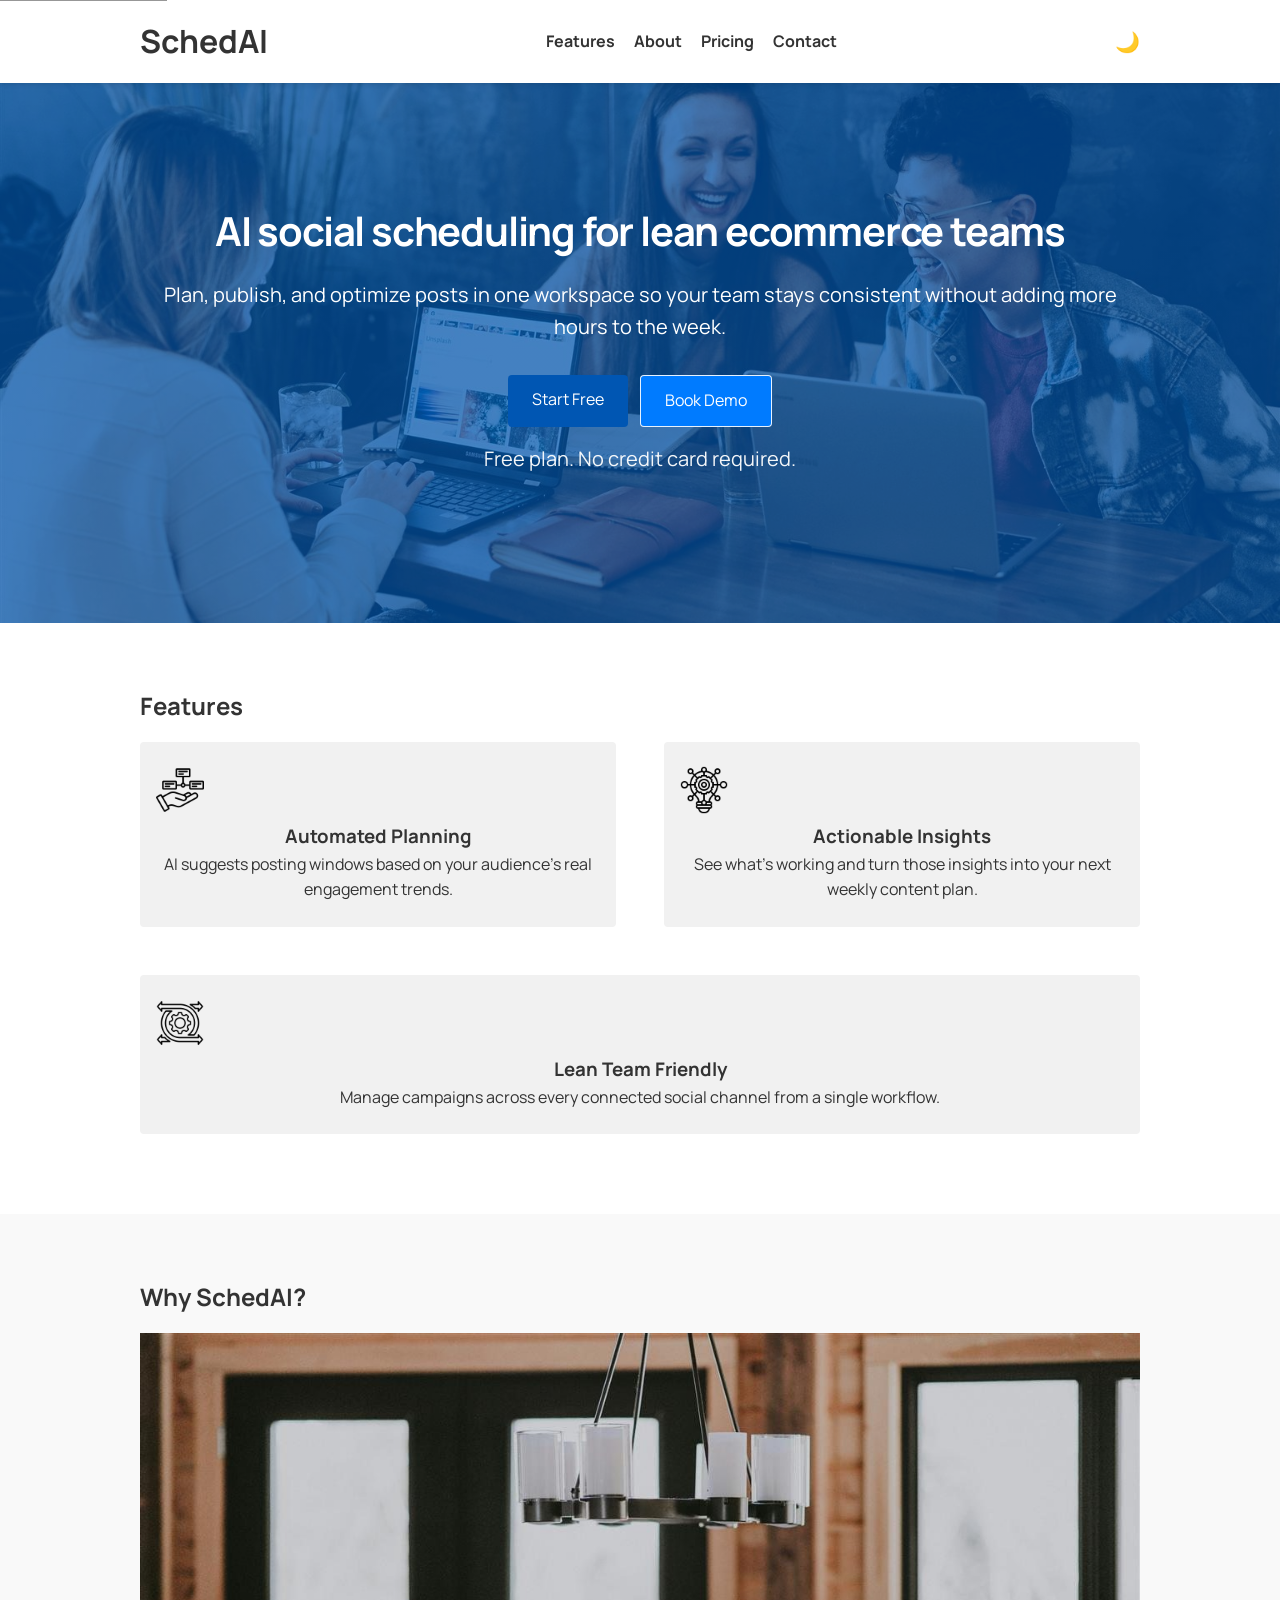
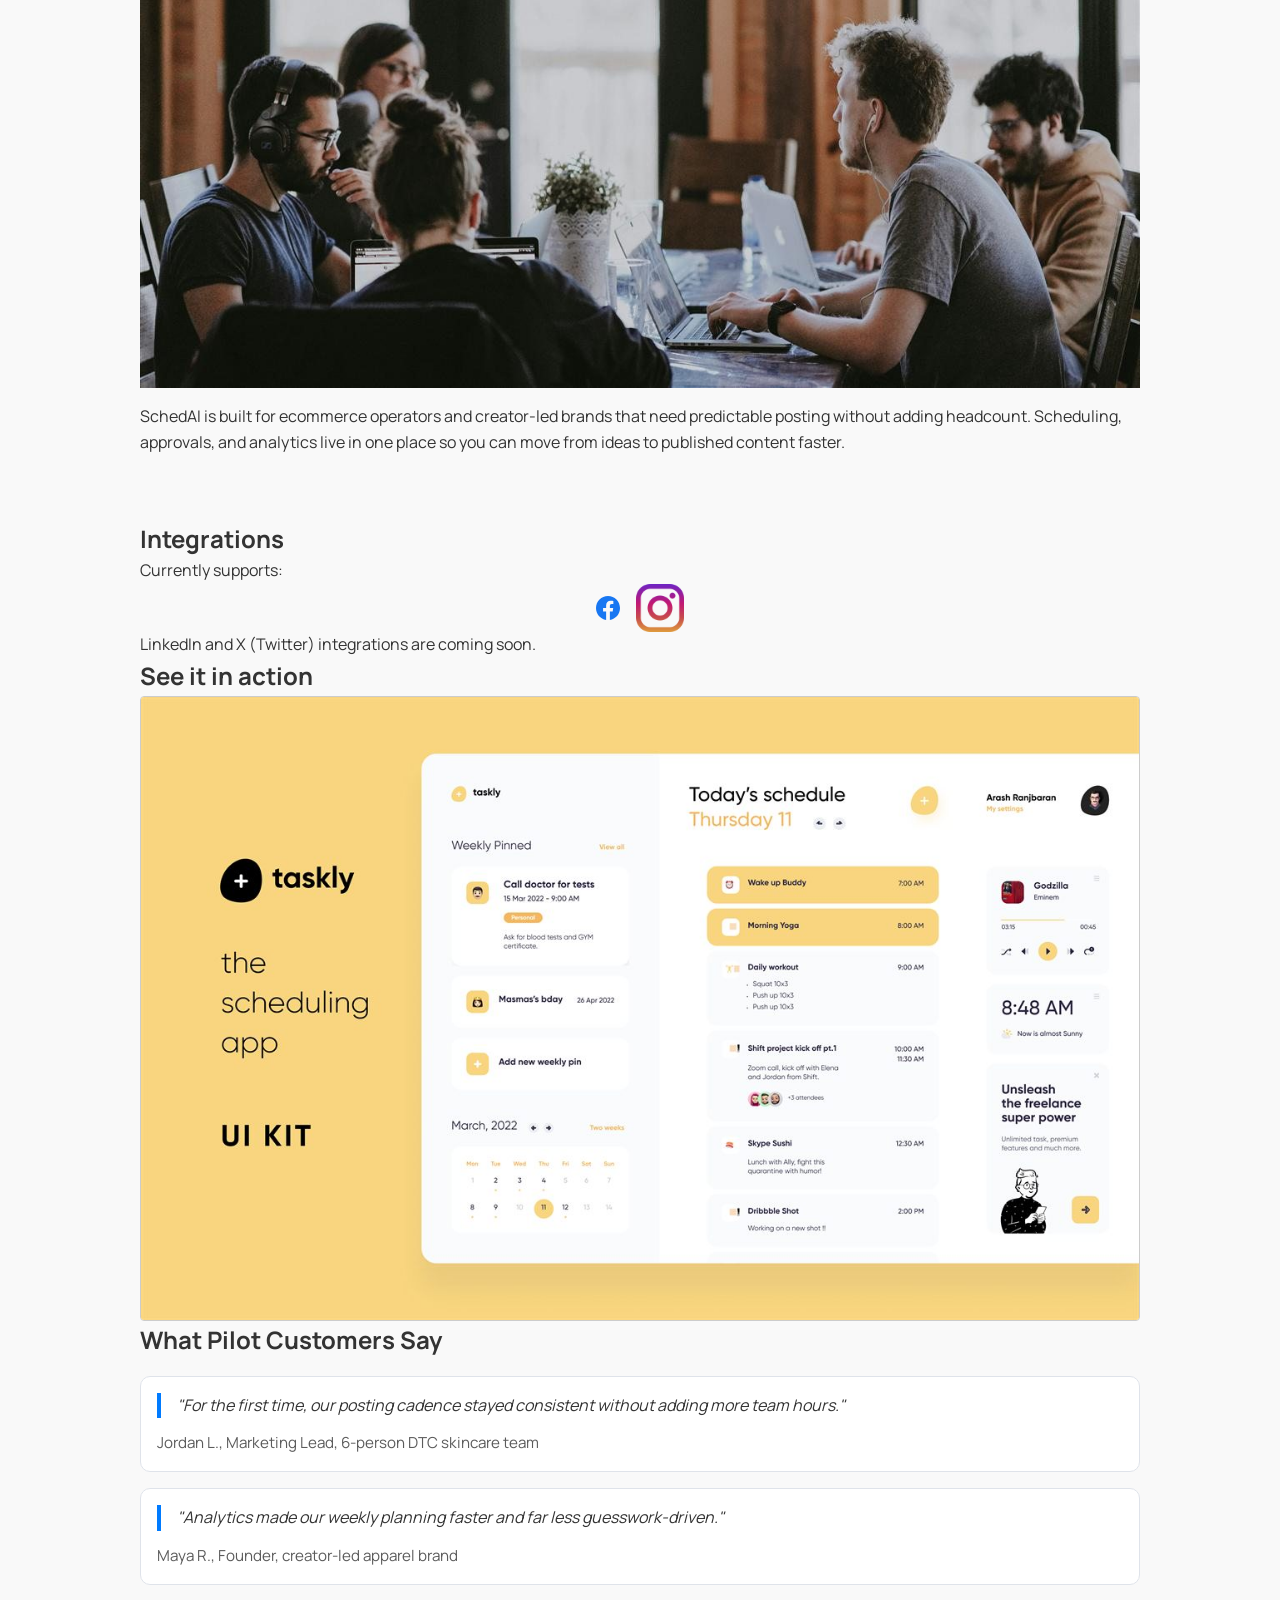
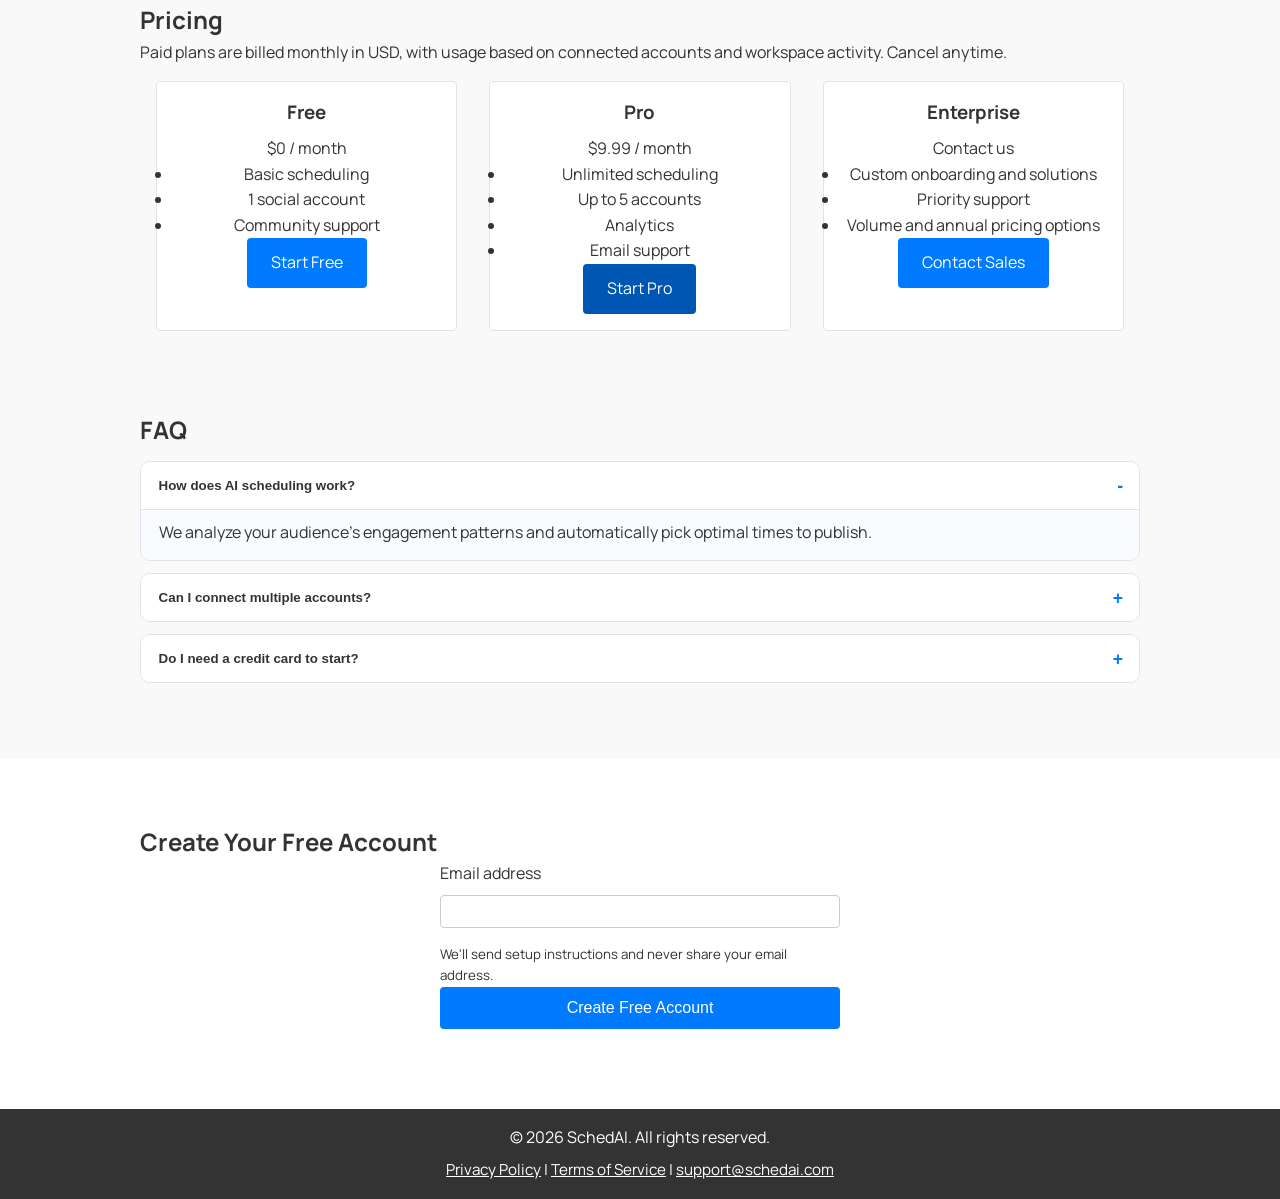
==== commit 6a15306d: "Refine content and language in index.html for clarity and engagement" ====
--- a/index.html
+++ b/index.html
@@ -26,7 +26,7 @@
     <link href="https://fonts.googleapis.com/css2?family=Manrope:wght@400;600;700;800&display=swap" rel="stylesheet">
     <link rel="stylesheet" href="css/style.css" />
     <link rel="stylesheet" href="https://cdn.jsdelivr.net/npm/aos@2.3.4/dist/aos.css" integrity="sha384-/rJKQnzOkEo+daG0jMjU1IwwY9unxt1NBw3Ef2fmOJ3PW/TfAg2KXVoWwMZQZtw9" crossorigin="anonymous" />
-    <script async src="https://www.googletagmanager.com/gtag/js?id=G-REPLACE_MEASUREMENT_ID"></script>
+    <script async src="https://www.googletagmanager.com/gtag/js?id=G-525497869"></script>
     <script type="application/ld+json">
     {
       "@context": "https://schema.org",
@@ -56,7 +56,7 @@
       window.dataLayer = window.dataLayer || [];
       function gtag() { window.dataLayer.push(arguments); }
       gtag('js', new Date());
-      gtag('config', 'G-REPLACE_MEASUREMENT_ID');
+      gtag('config', 'G-525497869');
 
       window.trackEvent = function trackEvent(eventName, properties) {
         const payload = {
@@ -88,13 +88,13 @@
 
     <section class="hero" data-aos="fade-up">
         <div class="container">
-            <h2>AI Scheduling for Ecommerce Teams That Need Daily Content</h2>
-            <p>Plan, publish, and optimize posts in one place so your lean team can stay consistent without extra workload.</p>
+            <h2>AI social scheduling for lean ecommerce teams</h2>
+            <p>Plan, publish, and optimize posts in one workspace so your team stays consistent without adding more hours to the week.</p>
             <div class="hero-actions">
                 <a href="#contact" class="btn primary" data-track="start_free_click" data-track-location="hero">Start Free</a>
                 <a href="mailto:support@schedai.com?subject=SchedAI%20Demo%20Request" class="btn btn-secondary" data-track="book_demo_click" data-track-location="hero">Book Demo</a>
             </div>
-            <p class="hero-trust">Free plan available. No credit card required.</p>
+            <p class="hero-trust">Free plan. No credit card required.</p>
         </div>
     </section>
 
@@ -105,17 +105,17 @@
                 <div class="feature-item" data-aos="fade-up">
                     <div class="feature-icon"><img src="images/features.png" alt="" aria-hidden="true" width="48" height="48"></div>
                     <h3>Automated Planning</h3>
-                    <p>AI suggests publish windows based on your audience engagement trends.</p>
+                    <p>AI suggests posting windows based on your audience&apos;s real engagement trends.</p>
                 </div>
                 <div class="feature-item" data-aos="fade-up" data-aos-delay="100">
                     <div class="feature-icon"><img src="images/icon-insightful.png" alt="" aria-hidden="true" width="48" height="48"></div>
                     <h3>Actionable Insights</h3>
-                    <p>Track top-performing posts and turn analytics into your next weekly content plan.</p>
+                    <p>See what&apos;s working and turn those insights into your next weekly content plan.</p>
                 </div>
                 <div class="feature-item" data-aos="fade-up" data-aos-delay="200">
                     <div class="feature-icon"><img src="images/flexible.png" alt="" aria-hidden="true" width="48" height="48"></div>
                     <h3>Lean Team Friendly</h3>
-                    <p>Use one workflow to manage campaigns across your connected social channels.</p>
+                    <p>Manage campaigns across every connected social channel from a single workflow.</p>
                 </div>
             </div>
         </div>
@@ -129,7 +129,7 @@
                 <source srcset="images/about-800.jpg 800w, images/about-1200.jpg 1200w" sizes="(max-width: 900px) 95vw, 900px">
                 <img src="images/about-1200.jpg" alt="Our team at work" class="about-photo" loading="lazy" decoding="async" width="1200" height="800">
             </picture>
-            <p>SchedAI is built for ecommerce operators and creator-led brands that need predictable posting without adding more team hours. Our workflow combines scheduling, approvals, and analytics so you can move from idea to published content faster.</p>
+            <p>SchedAI is built for ecommerce operators and creator-led brands that need predictable posting without adding headcount. Scheduling, approvals, and analytics live in one place so you can move from ideas to published content faster.</p>
         </div>
     </section>
 
@@ -141,7 +141,7 @@
                 <img src="images/facebook.svg" alt="Facebook logo" loading="lazy" width="24" height="24" />
                 <img src="images/instagram.png" alt="Instagram logo" loading="lazy" width="48" height="48" />
             </div>
-            <p>LinkedIn and X integrations are in progress.</p>
+            <p>LinkedIn and X (Twitter) integrations are coming soon.</p>
         </div>
     </section>
 
@@ -159,11 +159,11 @@
         <div class="container">
             <h2>What Pilot Customers Say</h2>
             <figure>
-                <blockquote>"Our posting cadence stayed consistent for the first time without adding more team hours."</blockquote>
+                <blockquote>"For the first time, our posting cadence stayed consistent without adding more team hours."</blockquote>
                 <figcaption>Jordan L., Marketing Lead, 6-person DTC skincare team</figcaption>
             </figure>
             <figure>
-                <blockquote>"The analytics made our weekly planning faster and way less guesswork-driven."</blockquote>
+                <blockquote>"Analytics made our weekly planning faster and far less guesswork-driven."</blockquote>
                 <figcaption>Maya R., Founder, creator-led apparel brand</figcaption>
             </figure>
         </div>
@@ -172,7 +172,7 @@
     <section id="pricing" class="pricing" data-aos="fade-up">
         <div class="container">
             <h2>Pricing</h2>
-            <p>Paid plans are billed monthly in USD. Cancel anytime. Usage limits are based on connected accounts and workspace activity.</p>
+            <p>Paid plans are billed monthly in USD, with usage based on connected accounts and workspace activity. Cancel anytime.</p>
             <div class="pricing-cards">
                 <div class="card" data-aos="fade-up">
                     <h3>Free</h3>
@@ -199,9 +199,9 @@
                     <h3>Enterprise</h3>
                     <p>Contact us</p>
                     <ul>
-                        <li>Custom solutions</li>
+                        <li>Custom onboarding and solutions</li>
                         <li>Priority support</li>
-                        <li>Volume and annual options</li>
+                        <li>Volume and annual pricing options</li>
                     </ul>
                     <a href="#contact" class="btn" data-track="contact_sales_click" data-track-location="pricing_enterprise">Contact Sales</a>
                 </div>
@@ -214,15 +214,15 @@
             <h2>FAQ</h2>
             <div class="faq-item">
                 <button class="faq-question" aria-expanded="false" aria-controls="faq-answer-1">How does AI scheduling work?</button>
-                <div id="faq-answer-1" class="faq-answer" aria-hidden="true" hidden>Our algorithms analyze engagement patterns to pick optimal times.</div>
+                <div id="faq-answer-1" class="faq-answer" aria-hidden="true" hidden>We analyze your audience&apos;s engagement patterns and automatically pick optimal times to publish.</div>
             </div>
             <div class="faq-item">
                 <button class="faq-question" aria-expanded="false" aria-controls="faq-answer-2">Can I connect multiple accounts?</button>
-                <div id="faq-answer-2" class="faq-answer" aria-hidden="true" hidden>Yes, Pro and Enterprise plans support multiple social profiles.</div>
+                <div id="faq-answer-2" class="faq-answer" aria-hidden="true" hidden>Yes. Pro and Enterprise plans support multiple social profiles.</div>
             </div>
             <div class="faq-item">
                 <button class="faq-question" aria-expanded="false" aria-controls="faq-answer-3">Do I need a credit card to start?</button>
-                <div id="faq-answer-3" class="faq-answer" aria-hidden="true" hidden>No. You can start on the free plan and upgrade when you are ready.</div>
+                <div id="faq-answer-3" class="faq-answer" aria-hidden="true" hidden>No. Start on the free plan and upgrade when you&apos;re ready.</div>
             </div>
         </div>
     </section>
@@ -238,7 +238,7 @@
                 <input type="hidden" name="_template" value="table" />
                 <input type="hidden" name="source_page" value="SchedAI Landing Page" />
                 <input type="text" name="_gotcha" class="sr-only" tabindex="-1" autocomplete="off" aria-hidden="true" />
-                <small id="emailHelp">We&rsquo;ll send account setup instructions and never share your email.</small>
+                <small id="emailHelp">We&apos;ll send setup instructions and never share your email address.</small>
                 <button type="submit" class="btn" data-track="create_account_submit_click" data-track-location="contact_form">Create Free Account</button>
             </form>
             <p id="form-message" class="message" role="status" aria-live="polite" tabindex="-1"></p>
